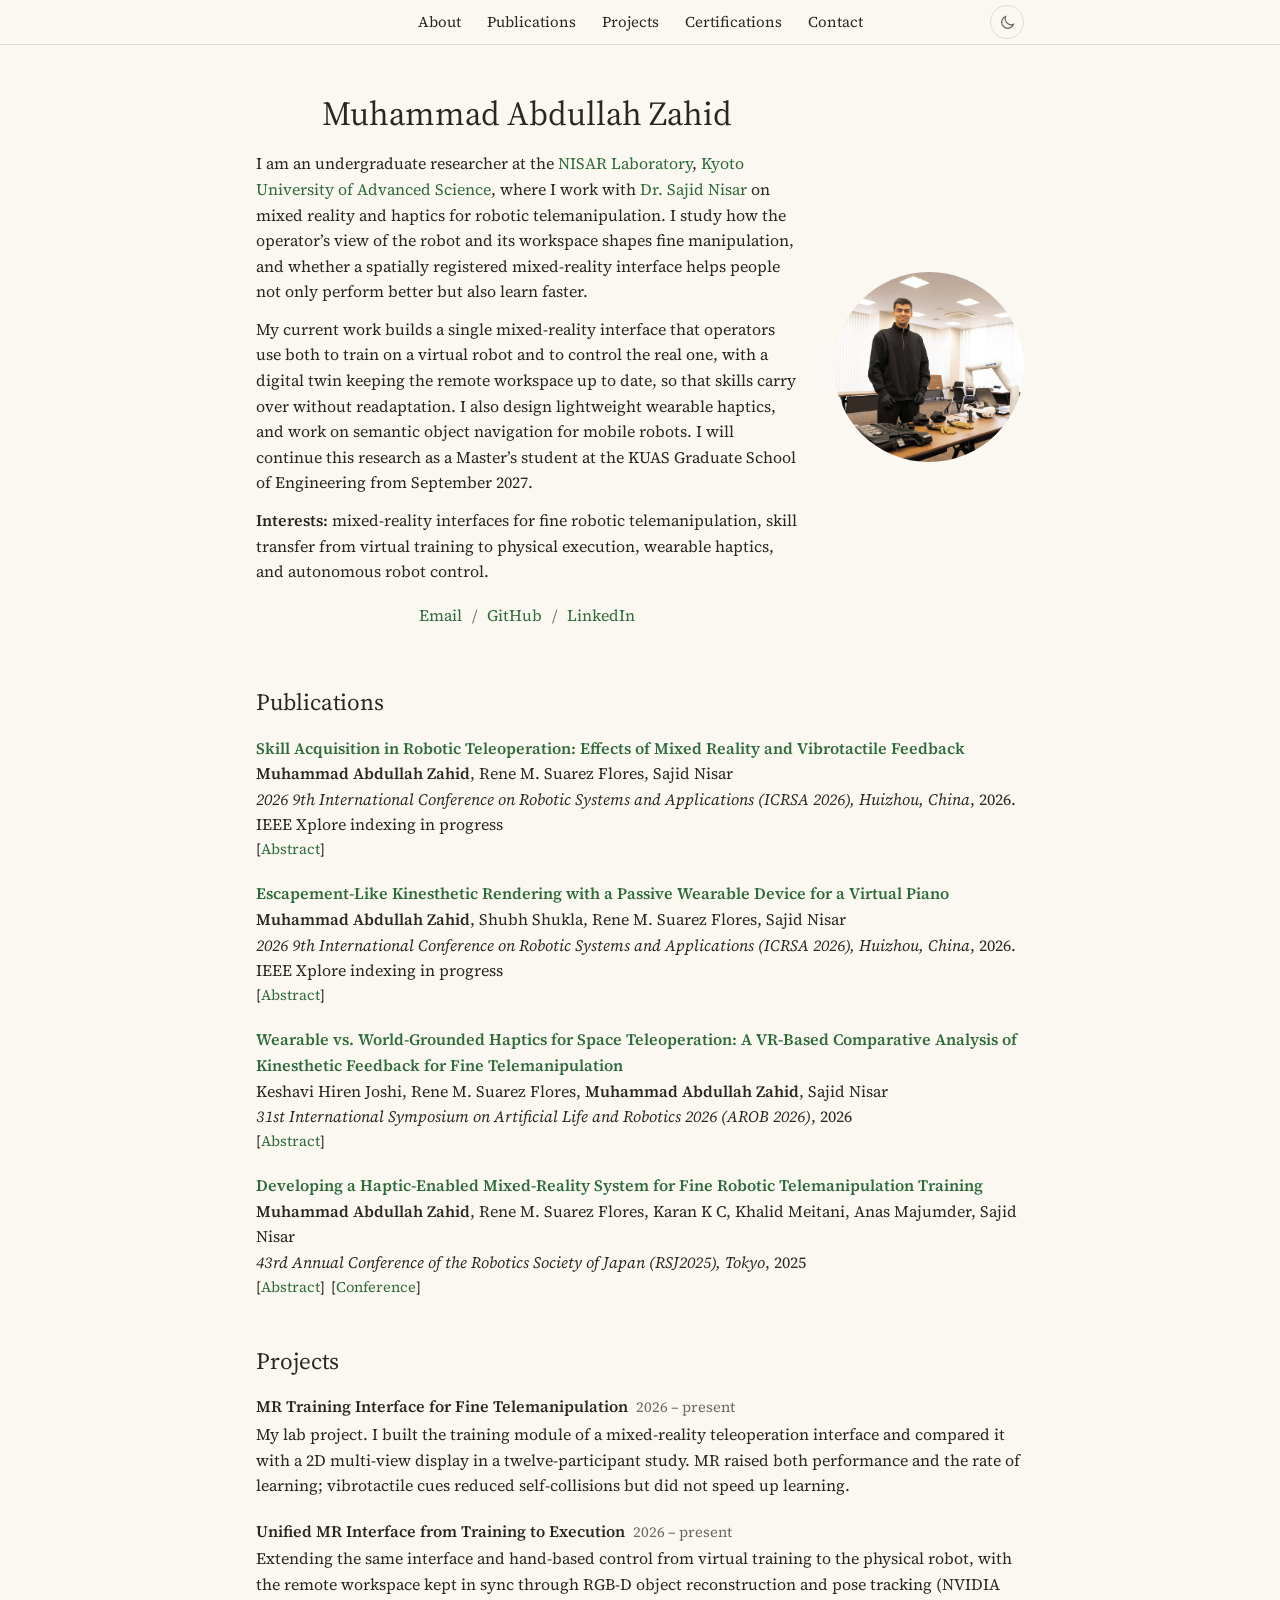
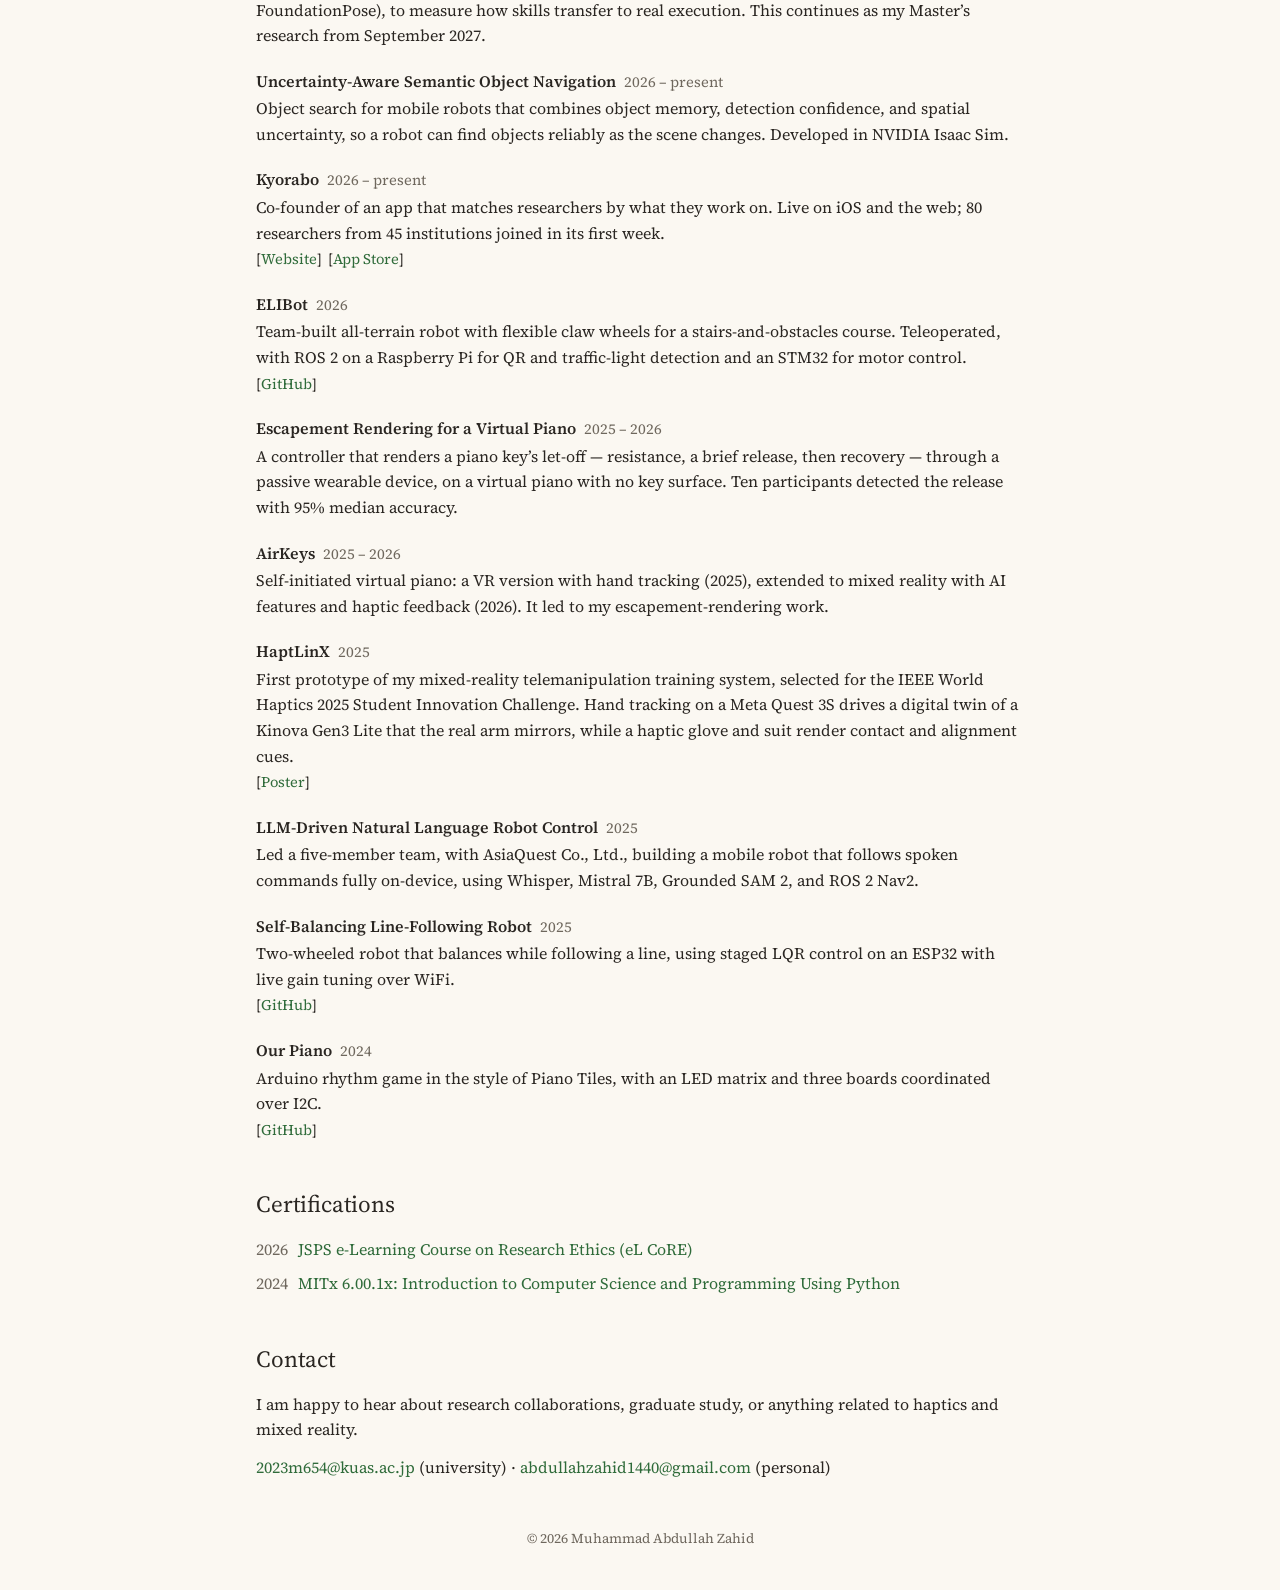
==== index.html @ 5e9d0206 "Remove under-construction note Co-Authored-By: Claude Opus 5.5 <noreply@anthropic.com>" ====
<!DOCTYPE html>
<html lang="en">
<head>
<meta charset="utf-8">
<meta name="viewport" content="width=device-width, initial-scale=1">

<title>Muhammad Abdullah Zahid</title>
<meta name="description" content="Undergraduate researcher at the NISAR Laboratory, Kyoto University of Advanced Science, working on mixed reality and haptics for robotic telemanipulation.">
<meta name="author" content="Muhammad Abdullah Zahid">

<link rel="icon" href="data:image/svg+xml,%3Csvg xmlns='http://www.w3.org/2000/svg' viewBox='0 0 64 64'%3E%3Crect width='64' height='64' rx='14' fill='%232f6b3a'/%3E%3Ctext x='32' y='43' font-family='Georgia,serif' font-size='30' fill='%23ffffff' text-anchor='middle'%3EAZ%3C/text%3E%3C/svg%3E">

<link rel="preconnect" href="https://fonts.googleapis.com">
<link rel="preconnect" href="https://fonts.gstatic.com" crossorigin>
<link href="https://fonts.googleapis.com/css2?family=Source+Serif+4:ital,opsz,wght@0,8..60,400;0,8..60,600;1,8..60,400&display=swap" rel="stylesheet">

<link rel="stylesheet" href="styles.css?v=17">

<!-- Set the theme before first paint so the page never flashes the wrong one. -->
<script>
  (function () {
    try {
      var saved = localStorage.getItem("theme");
      if (saved === "light" || saved === "dark") {
        document.documentElement.setAttribute("data-theme", saved);
      }
    } catch (e) { /* private mode — fall back to the OS preference */ }
  })();
</script>
</head>

<body>
<header class="site-nav">
  <div class="nav-inner">
    <nav aria-label="Sections">
      <a href="#about">About</a>
      <a href="#publications">Publications</a>
      <a href="#projects">Projects</a>
      <a href="#certifications">Certifications</a>
      <a href="#contact">Contact</a>
    </nav>

    <button class="theme-toggle" id="theme-toggle" type="button"
            aria-label="Switch between light and dark theme">
      <svg class="icon-sun" viewBox="0 0 24 24" aria-hidden="true">
        <circle cx="12" cy="12" r="4.2"/>
        <path d="M12 2.5v2.6M12 18.9v2.6M2.5 12h2.6M18.9 12h2.6M5.2 5.2l1.9 1.9M16.9 16.9l1.9 1.9M18.8 5.2l-1.9 1.9M7.1 16.9l-1.9 1.9"/>
      </svg>
      <svg class="icon-moon" viewBox="0 0 24 24" aria-hidden="true">
        <path d="M20.5 14.6A8.6 8.6 0 0 1 9.4 3.5a8.6 8.6 0 1 0 11.1 11.1z"/>
      </svg>
    </button>
  </div>
</header>

<main class="wrap">

<!-- ======================= ABOUT ======================= -->
<section id="about" class="intro">
  <div class="intro-text">
    <h1>Muhammad Abdullah Zahid</h1>

    <p>
      I am an undergraduate researcher at the
      <a href="https://nisarlab.org/" target="_blank" rel="noopener">NISAR Laboratory</a>,
      <a href="https://www.kuas.ac.jp/en" target="_blank" rel="noopener">Kyoto University of Advanced Science</a>,
      where I work with
      <a href="https://www.kuas.ac.jp/en/f-r/eng/sajid-nisar/" target="_blank" rel="noopener">Dr.&nbsp;Sajid Nisar</a>
      on mixed reality and haptics for robotic telemanipulation. I study how the operator&rsquo;s view of the
      robot and its workspace shapes fine manipulation, and whether a spatially registered mixed-reality
      interface helps people not only perform better but also learn faster.
    </p>
    <p>
      My current work builds a single mixed-reality interface that operators use both to train on a virtual
      robot and to control the real one, with a digital twin keeping the remote workspace up to date, so that
      skills carry over without readaptation. I also design lightweight wearable haptics, and work on semantic
      object navigation for mobile robots. I will continue this research as a Master&rsquo;s student at the
      KUAS Graduate School of Engineering from September 2027.
    </p>
    <p>
      <span class="label">Interests:</span> mixed-reality interfaces for fine robotic telemanipulation,
      skill transfer from virtual training to physical execution, wearable haptics, and autonomous robot control.
    </p>

    <p class="links" id="profile-links"></p>
  </div>

  <img class="photo" src="assets/profile.jpg"
       alt="Muhammad Abdullah Zahid in the NISAR Laboratory, beside a Kinova Gen3 Lite robotic arm."
       width="1600" height="1067">
</section>

<!-- ======================= PUBLICATIONS ======================= -->
<section id="publications">
  <h2>Publications</h2>
  <ol class="pubs" id="publications-list"></ol>
</section>

<!-- ======================= PROJECTS ======================= -->
<section id="projects">
  <h2>Projects</h2>
  <ul class="projects" id="projects-list"></ul>
</section>

<!-- ======================= CERTIFICATIONS ======================= -->
<section id="certifications">
  <h2>Certifications</h2>
  <ul class="entries" id="certifications-list"></ul>
</section>

<!-- ======================= CONTACT ======================= -->
<section id="contact">
  <h2>Contact</h2>
  <p>
    I am happy to hear about research collaborations, graduate study, or anything related to haptics and
    mixed reality.
  </p>
  <p id="contact-email"></p>
</section>

</main>

<footer class="site-footer">&copy; <span id="year"></span> Muhammad Abdullah Zahid</footer>

<script src="data/site.js?v=11"></script>
<script src="main.js?v=12"></script>
</body>
</html>
---- styles.css ----
/* ============================================================================
   styles.css — classic academic page: serif text, one centred column, round
   photo beside the intro, [bracketed] links. Forest-green accent.
   Light is a warm "paper" background. Dark follows the system setting until
   the visitor picks one with the toggle; the dark set is repeated twice
   below (system preference and toggle) — keep both in sync.
   ========================================================================== */

/* --- Tokens: light (paper) ----------------------------------------------- */
:root {
  --bg:     #fbf8f2;
  --text:   #2a2622;
  --muted:  #6e675d;
  --rule:   #e3dccf;
  --accent: #2f6b3a;

  --font: "Source Serif 4", Georgia, "Times New Roman", serif;
  --wrap: 800px;
}

/* --- Tokens: dark -------------------------------------------------------- */
@media (prefers-color-scheme: dark) {
  :root:not([data-theme="light"]) {
    --bg:     #16181c;
    --text:   #e4e2dd;
    --muted:  #a3a09a;
    --rule:   #2c3036;
    --accent: #8cc79a;
  }
}

:root[data-theme="dark"] {
  --bg:     #16181c;
  --text:   #e4e2dd;
  --muted:  #a3a09a;
  --rule:   #2c3036;
  --accent: #8cc79a;
}

/* --- Navigation bar ------------------------------------------------------ */
html { scroll-behavior: smooth; scroll-padding-top: 64px; }

@media (prefers-reduced-motion: reduce) {
  html { scroll-behavior: auto; }
}

.site-nav {
  position: sticky;
  top: 0;
  z-index: 5;
  background: var(--bg);
  border-bottom: 1px solid var(--rule);
}

.nav-inner {
  position: relative;
  max-width: var(--wrap);
  margin: 0 auto;
  padding: 10px 56px;
}

.site-nav nav {
  display: flex;
  flex-wrap: wrap;
  justify-content: center;
  gap: 4px 26px;
  font: 15px/1.6 var(--font);
}
.site-nav nav a { color: var(--text); }
.site-nav nav a:hover { color: var(--accent); text-decoration: none; }

/* --- Theme toggle -------------------------------------------------------- */
.theme-toggle {
  position: absolute;
  top: 50%;
  right: 16px;
  transform: translateY(-50%);
  display: grid;
  place-items: center;
  width: 34px;
  height: 34px;
  padding: 0;
  border: 1px solid var(--rule);
  border-radius: 50%;
  background: var(--bg);
  color: var(--muted);
  cursor: pointer;
}
.theme-toggle:hover { color: var(--text); }
.theme-toggle svg {
  width: 17px;
  height: 17px;
  fill: none;
  stroke: currentColor;
  stroke-width: 1.7;
  stroke-linecap: round;
}
/* Show the icon of the mode you would switch to. */
.icon-sun { display: none; }
:root[data-theme="dark"] .icon-sun { display: block; }
:root[data-theme="dark"] .icon-moon { display: none; }
@media (prefers-color-scheme: dark) {
  :root:not([data-theme="light"]) .icon-sun { display: block; }
  :root:not([data-theme="light"]) .icon-moon { display: none; }
}

/* --- Base ---------------------------------------------------------------- */
*, *::before, *::after { box-sizing: border-box; }

[hidden] { display: none !important; }

body {
  margin: 0;
  background: var(--bg);
  color: var(--text);
  font: 16px/1.6 var(--font);
}

a { color: var(--accent); text-decoration: none; }
a:hover { text-decoration: underline; }

p { margin: 0 0 12px; }

.wrap {
  max-width: var(--wrap);
  margin: 0 auto;
  padding: 48px 16px 0;
}

/* --- Intro --------------------------------------------------------------- */
.intro {
  display: grid;
  grid-template-columns: minmax(0, 1fr) 190px;
  gap: 36px;
  align-items: center;
}

h1 {
  font-weight: 400;
  font-size: 2.1rem;
  line-height: 1.2;
  text-align: center;
  margin: 0 0 18px;
}

.photo {
  width: 190px;
  height: 190px;
  border-radius: 50%;
  object-fit: cover;
  object-position: 38% 30%;
}

.label { font-weight: 600; }

.links { text-align: center; margin-top: 18px; }
.links .sep { margin: 0 10px; color: var(--muted); }


/* --- Sections ------------------------------------------------------------ */
h2 {
  font-weight: 400;
  font-size: 1.45rem;
  margin: 44px 0 14px;
}

.pubs, .projects, .entries {
  list-style: none;
  margin: 0;
  padding: 0;
}

.pubs li, .projects li { margin-bottom: 20px; }
.entries li { margin-bottom: 8px; }

/* --- Publications -------------------------------------------------------- */
.pub-title { color: var(--accent); font-weight: 600; }
.pub-authors strong { font-weight: 600; }

/* Links read as [Abstract] [Conference]; main.js adds the brackets as plain text. */
.item-links { font-size: 0.92rem; }
.item-links .bracket + .bracket { margin-left: 6px; }

.link-button {
  padding: 0;
  border: 0;
  background: none;
  font: inherit;
  color: var(--accent);
  cursor: pointer;
}
.link-button:hover { text-decoration: underline; }

.pub-abstract {
  margin-top: 6px;
  color: var(--muted);
  font-size: 0.92rem;
}
.pub-abstract p { margin: 0; }

/* --- Projects ------------------------------------------------------------ */
.project-name { font-weight: 600; }
.project-years { color: var(--muted); font-size: 0.92rem; margin-left: 8px; }
.project-desc { margin: 2px 0; }

/* --- Certifications ------------------------------------------------------ */
.entry-year { color: var(--muted); margin-right: 10px; }
.entry-detail { color: var(--muted); }

/* --- Footer -------------------------------------------------------------- */
.site-footer {
  max-width: var(--wrap);
  margin: 48px auto 0;
  padding: 0 16px 40px;
  text-align: center;
  color: var(--muted);
  font-size: 0.85rem;
}

/* --- Narrow screens ------------------------------------------------------ */
@media (max-width: 640px) {
  .nav-inner { padding: 10px 52px 10px 16px; }
  .site-nav nav {
    justify-content: flex-start;
    flex-wrap: nowrap;
    gap: 12px;
    font-size: 13.5px;
    overflow-x: auto;
    scrollbar-width: none;
    white-space: nowrap;
  }
  .site-nav nav::-webkit-scrollbar { display: none; }
  .site-nav nav a[href="#about"] { display: none; }
  .wrap { padding-top: 32px; }
  .intro { grid-template-columns: 1fr; gap: 20px; }
  .photo { grid-row: 1; justify-self: center; width: 150px; height: 150px; }
  h1 { font-size: 1.75rem; }
}
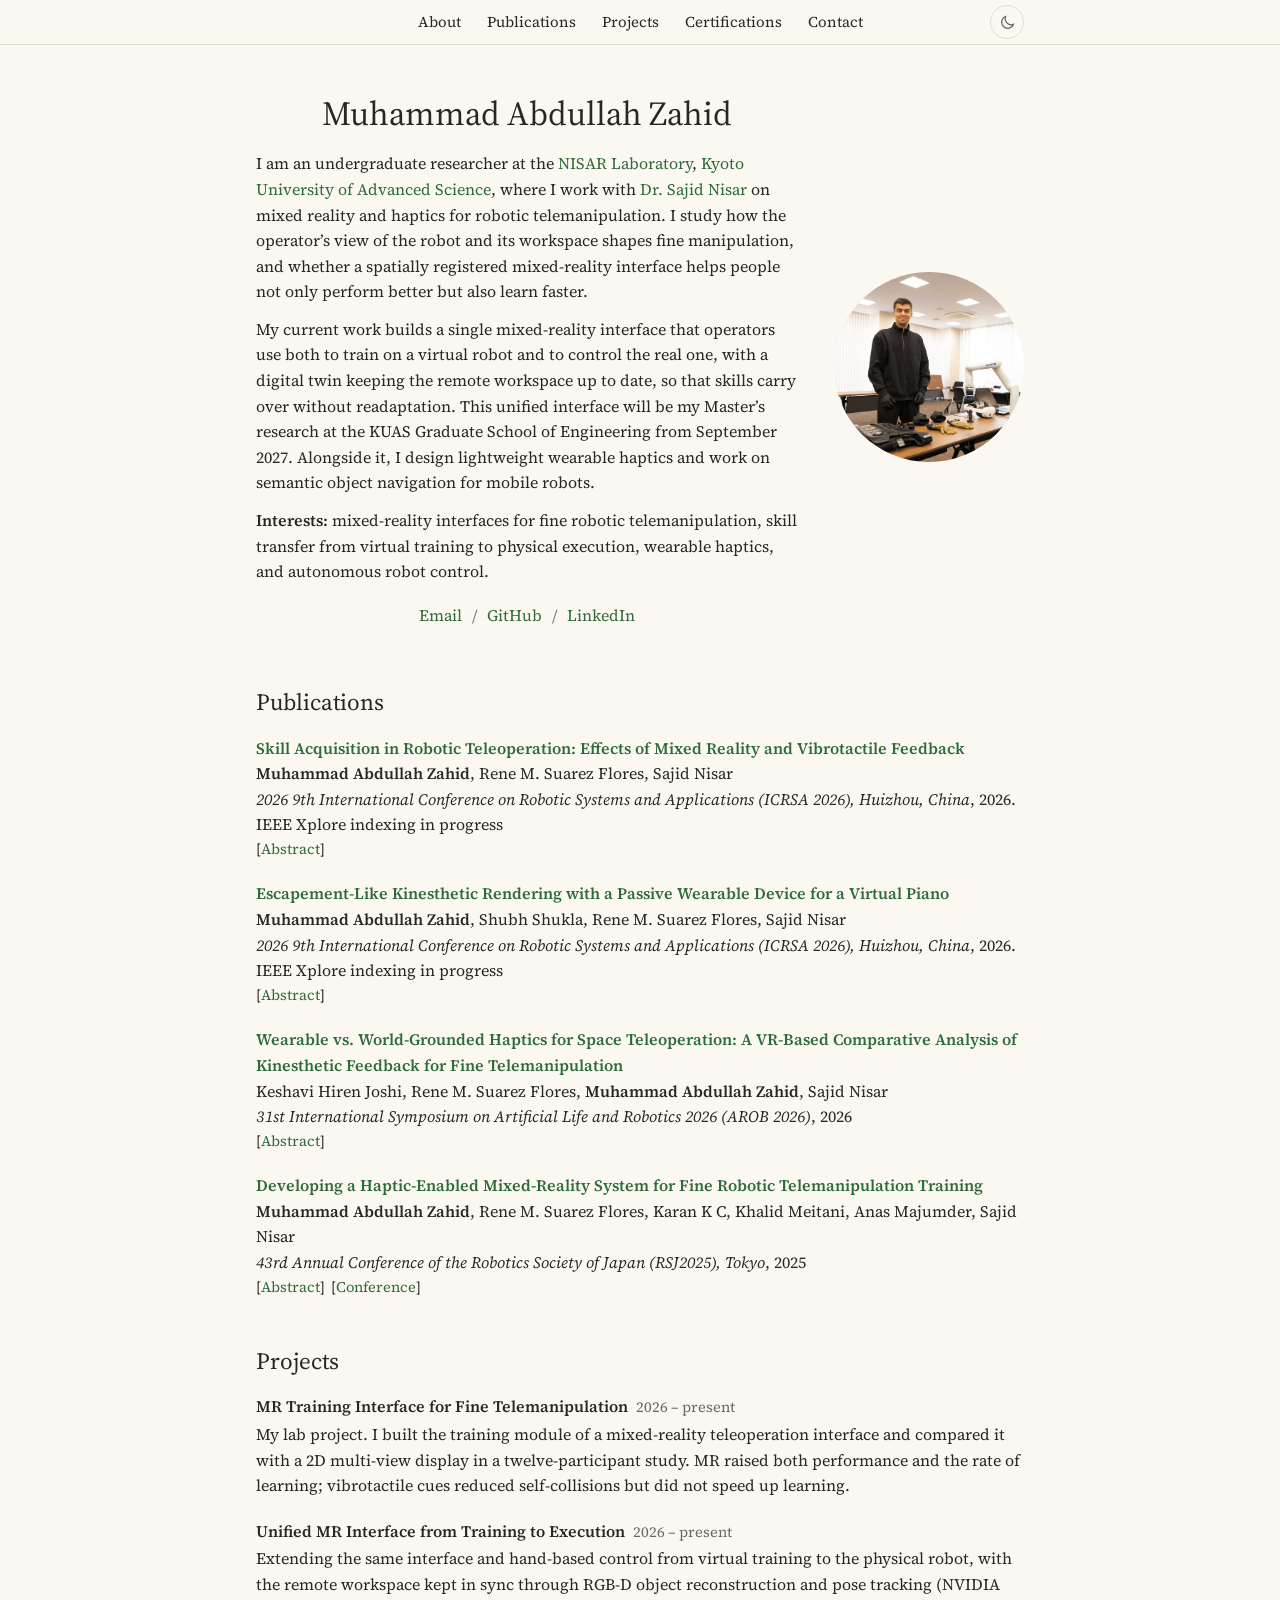
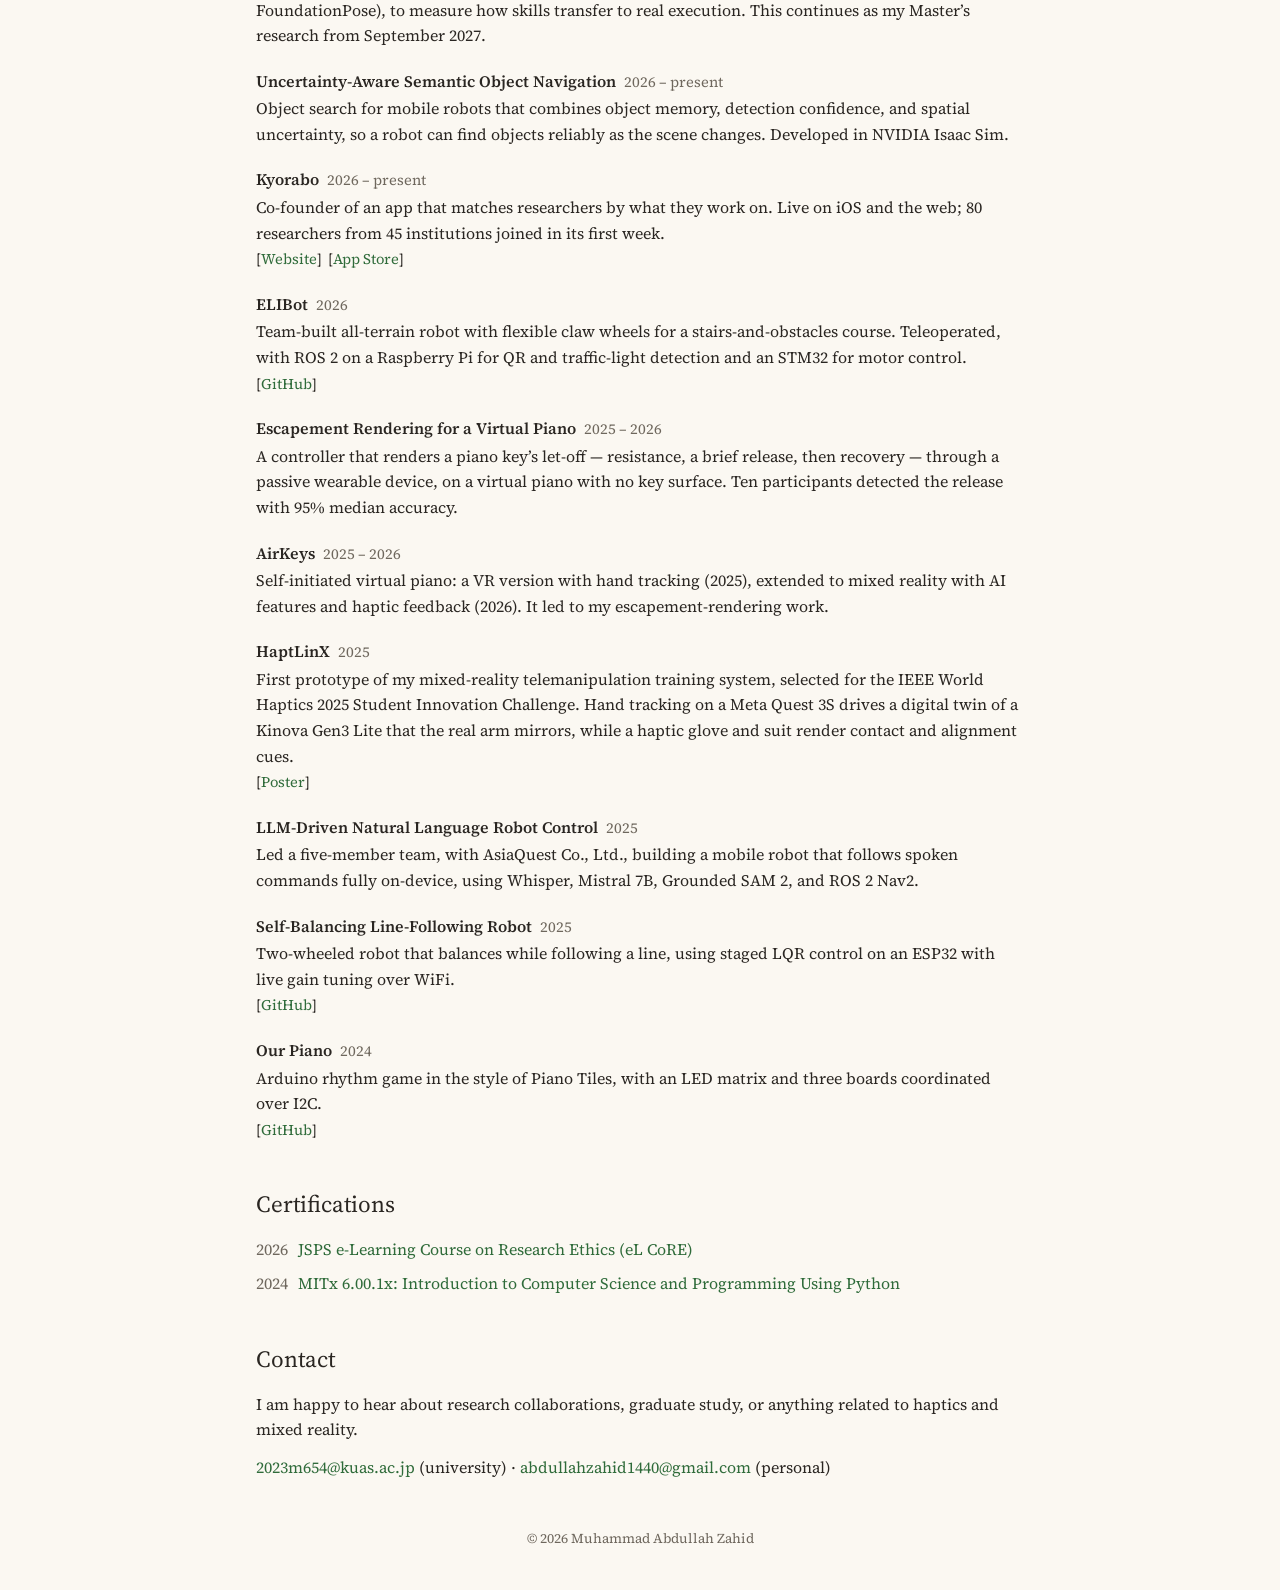
==== commit 978ecffb: "Clarify which work continues as Master's research Co-Authored-By: Claude Opus 5.5 <noreply@anthropic" ====
--- a/index.html
+++ b/index.html
@@ -73,9 +73,9 @@
     <p>
       My current work builds a single mixed-reality interface that operators use both to train on a virtual
       robot and to control the real one, with a digital twin keeping the remote workspace up to date, so that
-      skills carry over without readaptation. I also design lightweight wearable haptics, and work on semantic
-      object navigation for mobile robots. I will continue this research as a Master&rsquo;s student at the
-      KUAS Graduate School of Engineering from September 2027.
+      skills carry over without readaptation. This unified interface will be my Master&rsquo;s research at the
+      KUAS Graduate School of Engineering from September 2027. Alongside it, I design lightweight wearable
+      haptics and work on semantic object navigation for mobile robots.
     </p>
     <p>
       <span class="label">Interests:</span> mixed-reality interfaces for fine robotic telemanipulation,
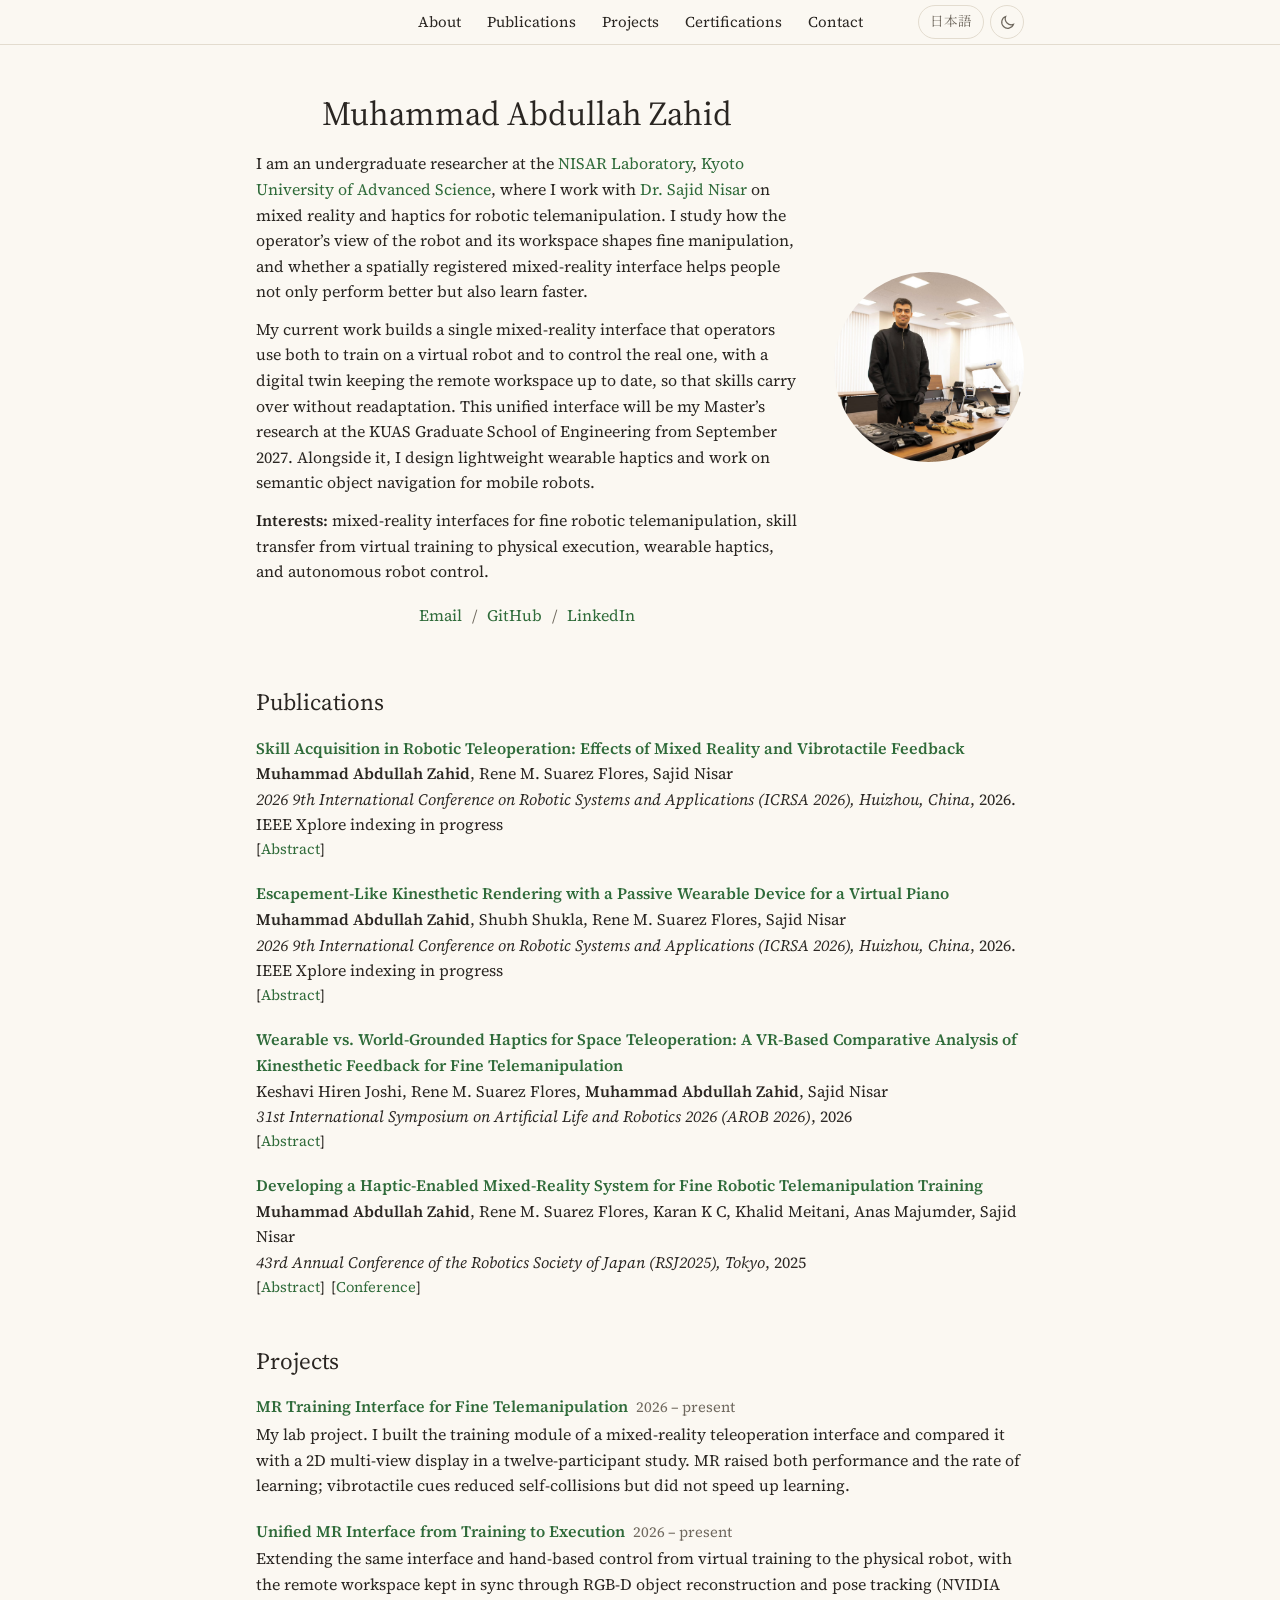
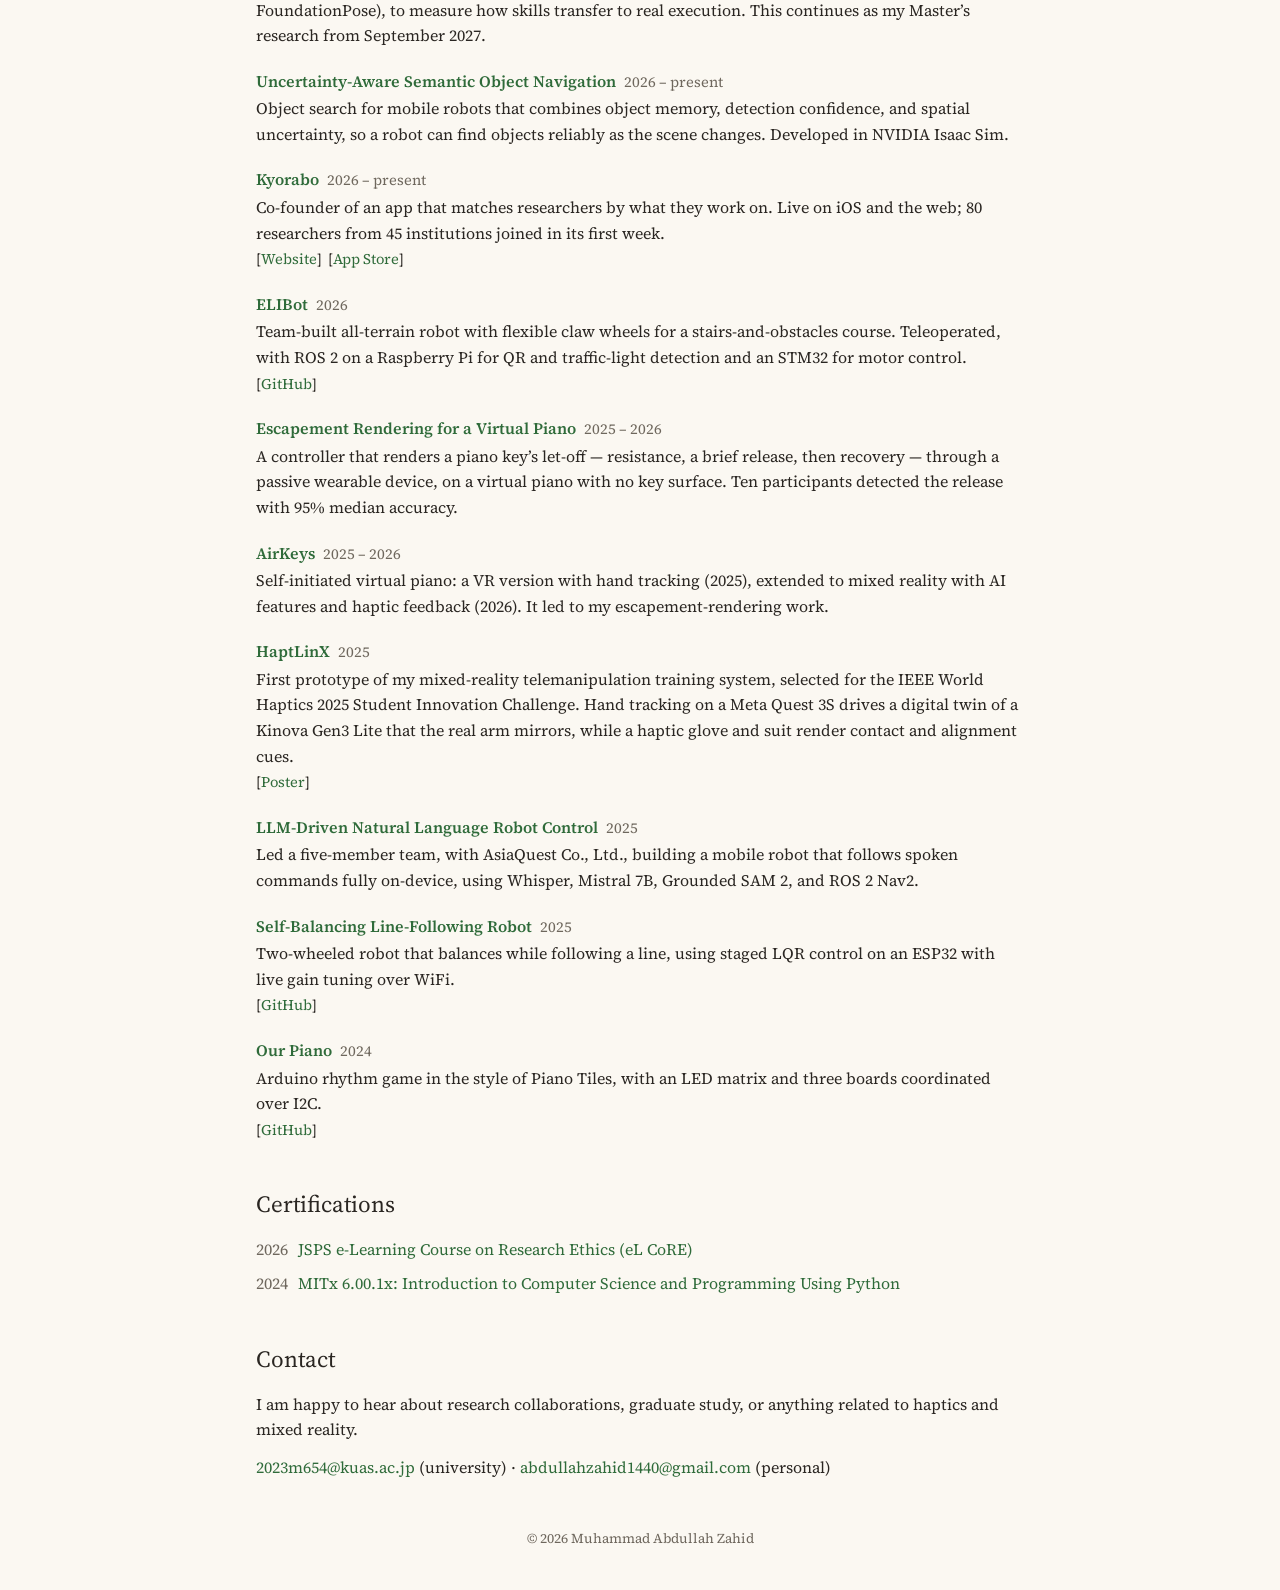
==== commit 0b971611: "Add a Japanese version with a language switch; colour project names Co-Authored-By: Claude Opus 5.5 " ====
--- a/index.html
+++ b/index.html
@@ -12,19 +12,28 @@
 
 <link rel="preconnect" href="https://fonts.googleapis.com">
 <link rel="preconnect" href="https://fonts.gstatic.com" crossorigin>
-<link href="https://fonts.googleapis.com/css2?family=Source+Serif+4:ital,opsz,wght@0,8..60,400;0,8..60,600;1,8..60,400&display=swap" rel="stylesheet">
+<link href="https://fonts.googleapis.com/css2?family=Source+Serif+4:ital,opsz,wght@0,8..60,400;0,8..60,600;1,8..60,400&family=Noto+Serif+JP:wght@400;600&display=swap" rel="stylesheet">
 
-<link rel="stylesheet" href="styles.css?v=17">
+<link rel="stylesheet" href="styles.css?v=20">
 
-<!-- Set the theme before first paint so the page never flashes the wrong one. -->
+<!-- Set the theme and language before first paint so the page never flashes the wrong one.
+     The language comes from ?lang=ja|en, then the visitor's last choice. -->
 <script>
   (function () {
+    var root = document.documentElement;
     try {
       var saved = localStorage.getItem("theme");
-      if (saved === "light" || saved === "dark") {
-        document.documentElement.setAttribute("data-theme", saved);
-      }
+      if (saved === "light" || saved === "dark") root.setAttribute("data-theme", saved);
     } catch (e) { /* private mode — fall back to the OS preference */ }
+
+    var lang = (location.search.match(/[?&]lang=(en|ja)\b/) || [])[1];
+    if (!lang) {
+      try { lang = localStorage.getItem("lang"); } catch (e) { /* private mode */ }
+    }
+    if (lang === "ja") {
+      root.setAttribute("data-lang", "ja");
+      root.lang = "ja";
+    }
   })();
 </script>
 </head>
@@ -33,23 +42,29 @@
 <header class="site-nav">
   <div class="nav-inner">
     <nav aria-label="Sections">
-      <a href="#about">About</a>
-      <a href="#publications">Publications</a>
-      <a href="#projects">Projects</a>
-      <a href="#certifications">Certifications</a>
-      <a href="#contact">Contact</a>
+      <a href="#about"><span class="i18n" lang="en">About</span><span class="i18n" lang="ja">自己紹介</span></a>
+      <a href="#publications"><span class="i18n" lang="en">Publications</span><span class="i18n" lang="ja">研究業績</span></a>
+      <a href="#projects"><span class="i18n" lang="en">Projects</span><span class="i18n" lang="ja">プロジェクト</span></a>
+      <a href="#certifications"><span class="i18n" lang="en">Certifications</span><span class="i18n" lang="ja">修了証</span></a>
+      <a href="#contact"><span class="i18n" lang="en">Contact</span><span class="i18n" lang="ja">連絡先</span></a>
     </nav>
 
-    <button class="theme-toggle" id="theme-toggle" type="button"
-            aria-label="Switch between light and dark theme">
-      <svg class="icon-sun" viewBox="0 0 24 24" aria-hidden="true">
-        <circle cx="12" cy="12" r="4.2"/>
-        <path d="M12 2.5v2.6M12 18.9v2.6M2.5 12h2.6M18.9 12h2.6M5.2 5.2l1.9 1.9M16.9 16.9l1.9 1.9M18.8 5.2l-1.9 1.9M7.1 16.9l-1.9 1.9"/>
-      </svg>
-      <svg class="icon-moon" viewBox="0 0 24 24" aria-hidden="true">
-        <path d="M20.5 14.6A8.6 8.6 0 0 1 9.4 3.5a8.6 8.6 0 1 0 11.1 11.1z"/>
-      </svg>
-    </button>
+    <div class="nav-actions">
+      <button class="lang-toggle" id="lang-toggle" type="button">
+        <span class="i18n" lang="en">日本語</span><span class="i18n" lang="ja">EN</span>
+      </button>
+
+      <button class="theme-toggle" id="theme-toggle" type="button"
+              aria-label="Switch between light and dark theme">
+        <svg class="icon-sun" viewBox="0 0 24 24" aria-hidden="true">
+          <circle cx="12" cy="12" r="4.2"/>
+          <path d="M12 2.5v2.6M12 18.9v2.6M2.5 12h2.6M18.9 12h2.6M5.2 5.2l1.9 1.9M16.9 16.9l1.9 1.9M18.8 5.2l-1.9 1.9M7.1 16.9l-1.9 1.9"/>
+        </svg>
+        <svg class="icon-moon" viewBox="0 0 24 24" aria-hidden="true">
+          <path d="M20.5 14.6A8.6 8.6 0 0 1 9.4 3.5a8.6 8.6 0 1 0 11.1 11.1z"/>
+        </svg>
+      </button>
+    </div>
   </div>
 </header>
 
@@ -60,7 +75,8 @@
   <div class="intro-text">
     <h1>Muhammad Abdullah Zahid</h1>
 
-    <p>
+    <!-- English -->
+    <p class="i18n" lang="en">
       I am an undergraduate researcher at the
       <a href="https://nisarlab.org/" target="_blank" rel="noopener">NISAR Laboratory</a>,
       <a href="https://www.kuas.ac.jp/en" target="_blank" rel="noopener">Kyoto University of Advanced Science</a>,
@@ -70,16 +86,37 @@
       robot and its workspace shapes fine manipulation, and whether a spatially registered mixed-reality
       interface helps people not only perform better but also learn faster.
     </p>
-    <p>
+    <p class="i18n" lang="en">
       My current work builds a single mixed-reality interface that operators use both to train on a virtual
       robot and to control the real one, with a digital twin keeping the remote workspace up to date, so that
       skills carry over without readaptation. This unified interface will be my Master&rsquo;s research at the
       KUAS Graduate School of Engineering from September 2027. Alongside it, I design lightweight wearable
       haptics and work on semantic object navigation for mobile robots.
     </p>
-    <p>
+    <p class="i18n" lang="en">
       <span class="label">Interests:</span> mixed-reality interfaces for fine robotic telemanipulation,
       skill transfer from virtual training to physical execution, wearable haptics, and autonomous robot control.
+    </p>
+
+    <!-- Japanese -->
+    <p class="i18n" lang="ja">
+      <a href="https://www.kuas.ac.jp/" target="_blank" rel="noopener">京都先端科学大学</a>
+      <a href="https://nisarlab.org/" target="_blank" rel="noopener">NISAR研究室</a>の学部生研究員として、
+      <a href="https://www.kuas.ac.jp/en/f-r/eng/sajid-nisar/" target="_blank" rel="noopener">Sajid Nisar 博士</a>のもとで、
+      ロボット遠隔操作のための複合現実（MR）と触覚技術の研究を行っています。操作者がロボットとその作業空間を
+      どのように見るかが精密な操作にどう影響するか、そして空間的に位置合わせされたMRインターフェースが、
+      作業成績の向上だけでなく技能習得の加速にもつながるかを研究しています。
+    </p>
+    <p class="i18n" lang="ja">
+      現在は、仮想ロボットでの訓練と実機ロボットの操作の両方に同じMRインターフェースを用いる統合システムを
+      開発しています。デジタルツインで遠隔地の作業空間を常に最新の状態に保つことで、訓練で身につけた技能を
+      再適応なしに実作業へ生かすことを目指しています。この統合インターフェースは、2027年9月から
+      京都先端科学大学大学院 工学研究科での修士研究として継続する予定です。並行して、軽量なウェアラブル
+      触覚デバイスの設計や、移動ロボットのための意味的物体ナビゲーションにも取り組んでいます。
+    </p>
+    <p class="i18n" lang="ja">
+      <span class="label">研究関心：</span>精密なロボット遠隔操作のための複合現実インターフェース、
+      仮想訓練から実機操作への技能転移、ウェアラブル触覚技術、自律ロボット制御。
     </p>
 
     <p class="links" id="profile-links"></p>
@@ -92,28 +129,31 @@
 
 <!-- ======================= PUBLICATIONS ======================= -->
 <section id="publications">
-  <h2>Publications</h2>
+  <h2><span class="i18n" lang="en">Publications</span><span class="i18n" lang="ja">研究業績</span></h2>
   <ol class="pubs" id="publications-list"></ol>
 </section>
 
 <!-- ======================= PROJECTS ======================= -->
 <section id="projects">
-  <h2>Projects</h2>
+  <h2><span class="i18n" lang="en">Projects</span><span class="i18n" lang="ja">プロジェクト</span></h2>
   <ul class="projects" id="projects-list"></ul>
 </section>
 
 <!-- ======================= CERTIFICATIONS ======================= -->
 <section id="certifications">
-  <h2>Certifications</h2>
+  <h2><span class="i18n" lang="en">Certifications</span><span class="i18n" lang="ja">修了証</span></h2>
   <ul class="entries" id="certifications-list"></ul>
 </section>
 
 <!-- ======================= CONTACT ======================= -->
 <section id="contact">
-  <h2>Contact</h2>
-  <p>
+  <h2><span class="i18n" lang="en">Contact</span><span class="i18n" lang="ja">連絡先</span></h2>
+  <p class="i18n" lang="en">
     I am happy to hear about research collaborations, graduate study, or anything related to haptics and
     mixed reality.
+  </p>
+  <p class="i18n" lang="ja">
+    研究のコラボレーションや大学院進学、触覚技術や複合現実に関することなど、お気軽にご連絡ください。
   </p>
   <p id="contact-email"></p>
 </section>
@@ -122,7 +162,7 @@
 
 <footer class="site-footer">&copy; <span id="year"></span> Muhammad Abdullah Zahid</footer>
 
-<script src="data/site.js?v=11"></script>
-<script src="main.js?v=12"></script>
+<script src="data/site.js?v=12"></script>
+<script src="main.js?v=14"></script>
 </body>
 </html>
--- a/styles.css
+++ b/styles.css
@@ -14,7 +14,7 @@
   --rule:   #e3dccf;
   --accent: #2f6b3a;
 
-  --font: "Source Serif 4", Georgia, "Times New Roman", serif;
+  --font: "Source Serif 4", "Noto Serif JP", Georgia, "Hiragino Mincho ProN", "Yu Mincho", serif;
   --wrap: 800px;
 }
 
@@ -56,7 +56,16 @@
   position: relative;
   max-width: var(--wrap);
   margin: 0 auto;
-  padding: 10px 56px;
+  padding: 10px 124px;
+}
+
+.nav-actions {
+  position: absolute;
+  top: 50%;
+  right: 16px;
+  transform: translateY(-50%);
+  display: flex;
+  gap: 6px;
 }
 
 .site-nav nav {
@@ -69,12 +78,20 @@
 .site-nav nav a { color: var(--text); }
 .site-nav nav a:hover { color: var(--accent); text-decoration: none; }
 
-/* --- Theme toggle -------------------------------------------------------- */
+/* --- Language and theme toggles ------------------------------------------ */
+.lang-toggle {
+  height: 34px;
+  padding: 0 11px;
+  border: 1px solid var(--rule);
+  border-radius: 17px;
+  background: var(--bg);
+  color: var(--muted);
+  font: 13.5px/1 var(--font);
+  cursor: pointer;
+}
+.lang-toggle:hover { color: var(--text); }
+
 .theme-toggle {
-  position: absolute;
-  top: 50%;
-  right: 16px;
-  transform: translateY(-50%);
   display: grid;
   place-items: center;
   width: 34px;
@@ -199,7 +216,7 @@
 .pub-abstract p { margin: 0; }
 
 /* --- Projects ------------------------------------------------------------ */
-.project-name { font-weight: 600; }
+.project-name { color: var(--accent); font-weight: 600; }
 .project-years { color: var(--muted); font-size: 0.92rem; margin-left: 8px; }
 .project-desc { margin: 2px 0; }
 
@@ -217,9 +234,19 @@
   font-size: 0.85rem;
 }
 
+/* --- Languages ----------------------------------------------------------- */
+/* Each translatable piece exists twice, marked lang="en" / lang="ja"; only one shows. */
+.i18n[lang="ja"] { display: none; }
+:root[data-lang="ja"] .i18n[lang="en"] { display: none; }
+:root[data-lang="ja"] p.i18n[lang="ja"] { display: block; }
+:root[data-lang="ja"] span.i18n[lang="ja"] { display: inline; }
+:root[data-lang="ja"] body { line-height: 1.85; }
+
 /* --- Narrow screens ------------------------------------------------------ */
 @media (max-width: 640px) {
-  .nav-inner { padding: 10px 52px 10px 16px; }
+  .nav-inner { padding: 10px 128px 10px 16px; }
+  /* The links scroll sideways if they do not fit; main.js adds .has-more while
+     links are hidden past the right edge, and the fade hints at them. */
   .site-nav nav {
     justify-content: flex-start;
     flex-wrap: nowrap;
@@ -229,6 +256,10 @@
     scrollbar-width: none;
     white-space: nowrap;
   }
+  .site-nav nav.has-more {
+    -webkit-mask-image: linear-gradient(to right, #000 82%, transparent);
+    mask-image: linear-gradient(to right, #000 82%, transparent);
+  }
   .site-nav nav::-webkit-scrollbar { display: none; }
   .site-nav nav a[href="#about"] { display: none; }
   .wrap { padding-top: 32px; }
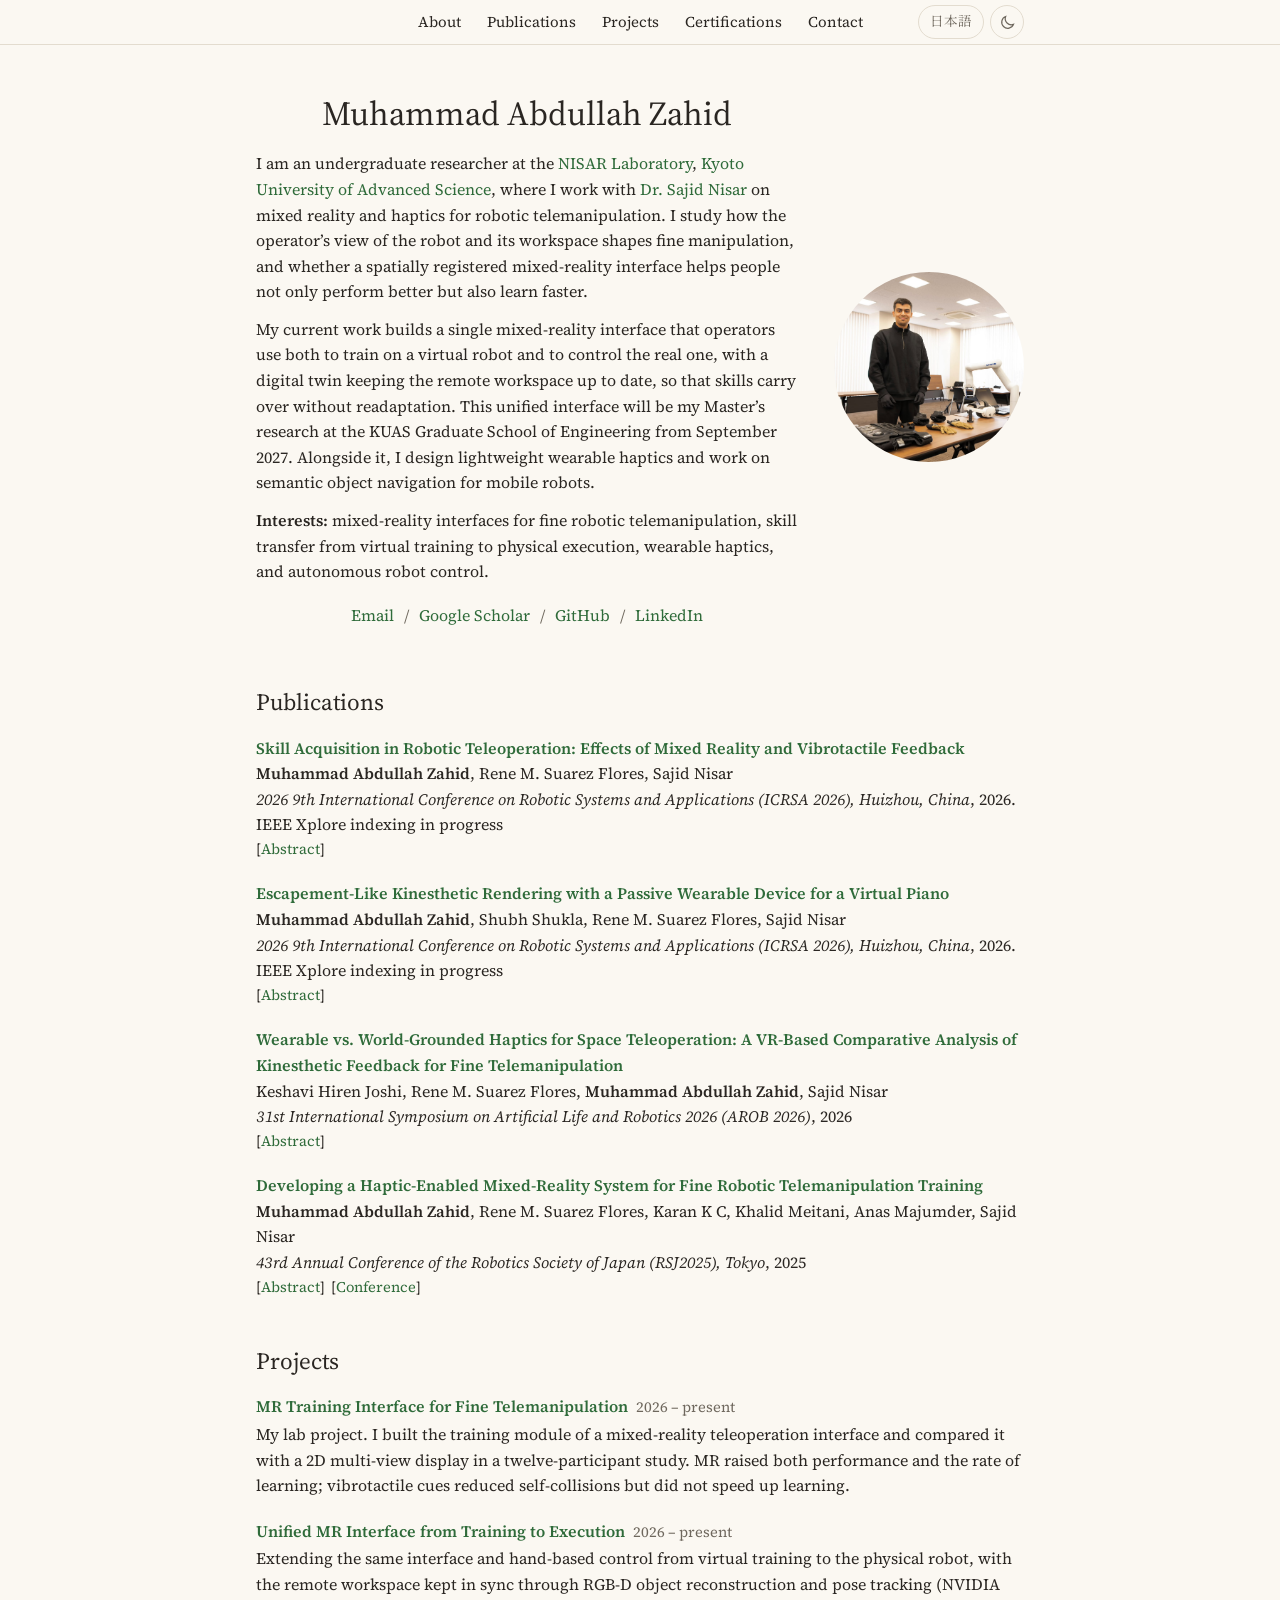
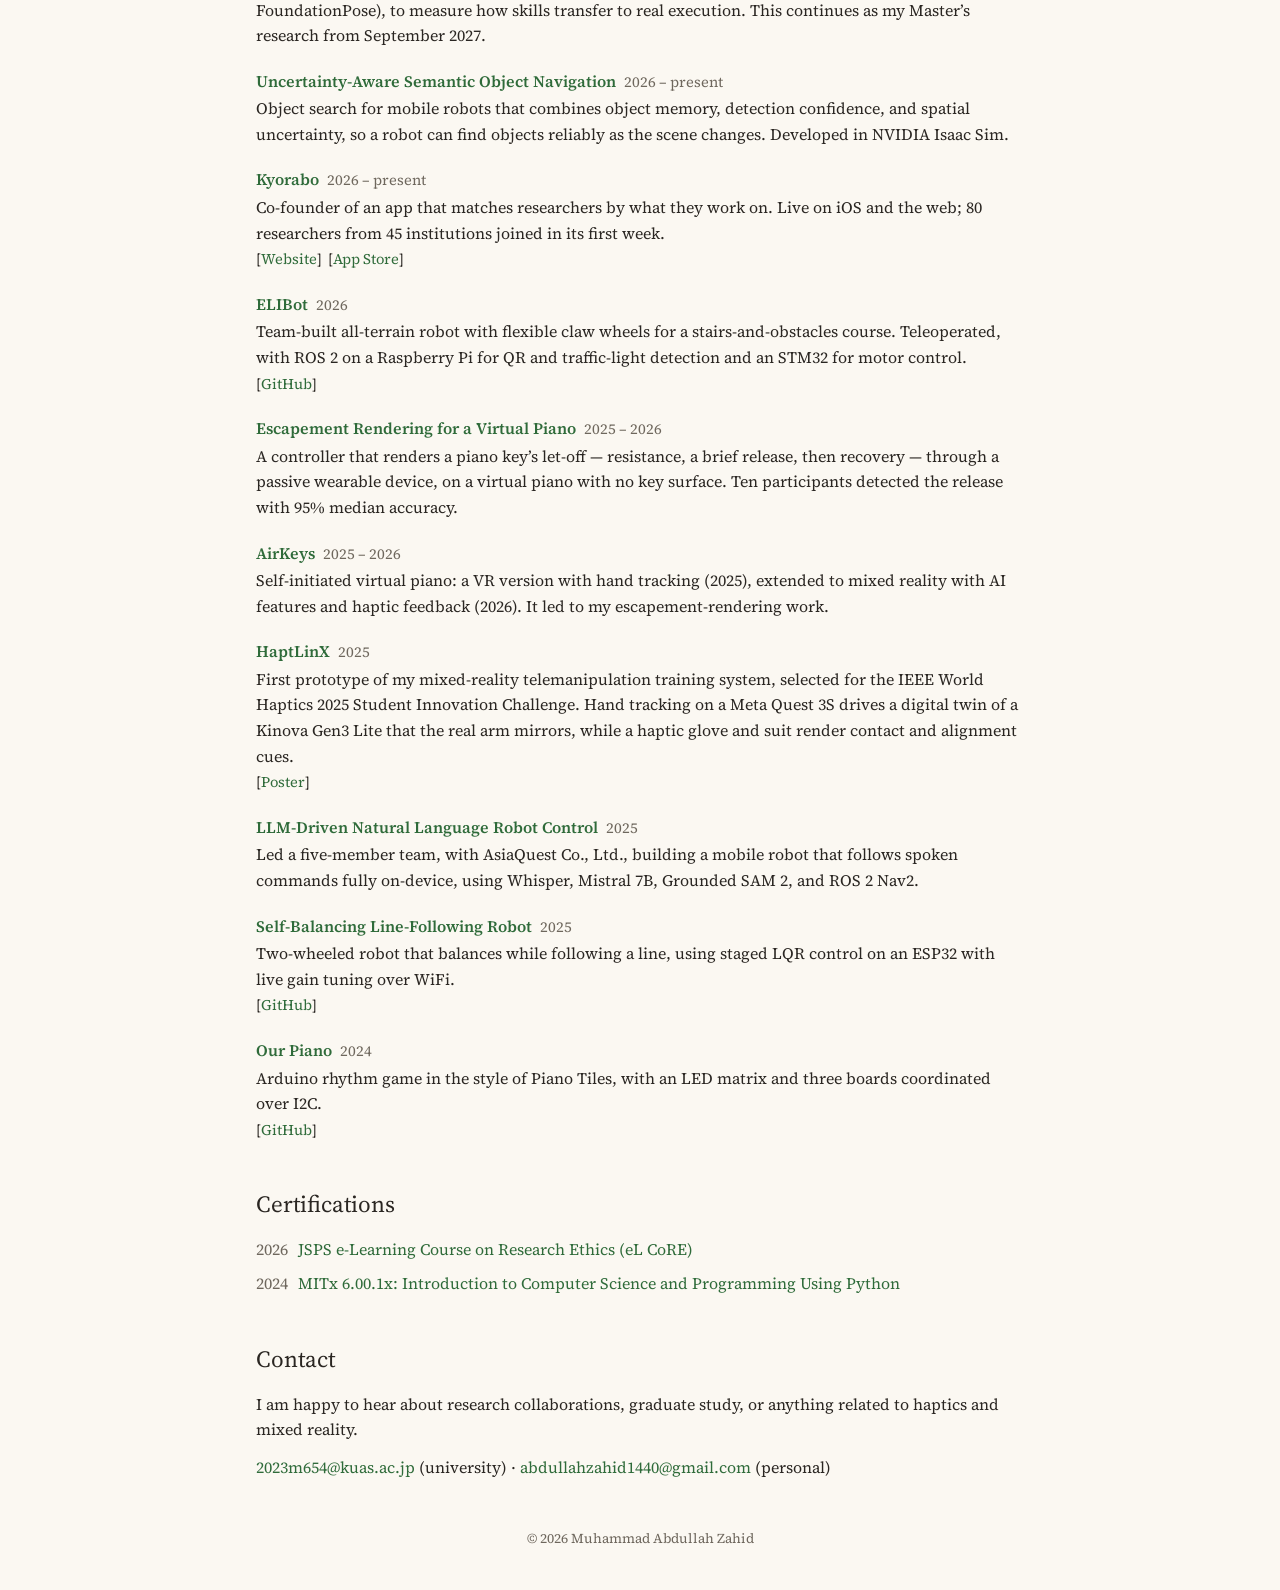
==== commit 5a730eab: "Add Google Scholar link Co-Authored-By: Claude Opus 5.5 <noreply@anthropic.com>" ====
--- a/index.html
+++ b/index.html
@@ -162,7 +162,7 @@
 
 <footer class="site-footer">&copy; <span id="year"></span> Muhammad Abdullah Zahid</footer>
 
-<script src="data/site.js?v=12"></script>
+<script src="data/site.js?v=13"></script>
 <script src="main.js?v=14"></script>
 </body>
 </html>
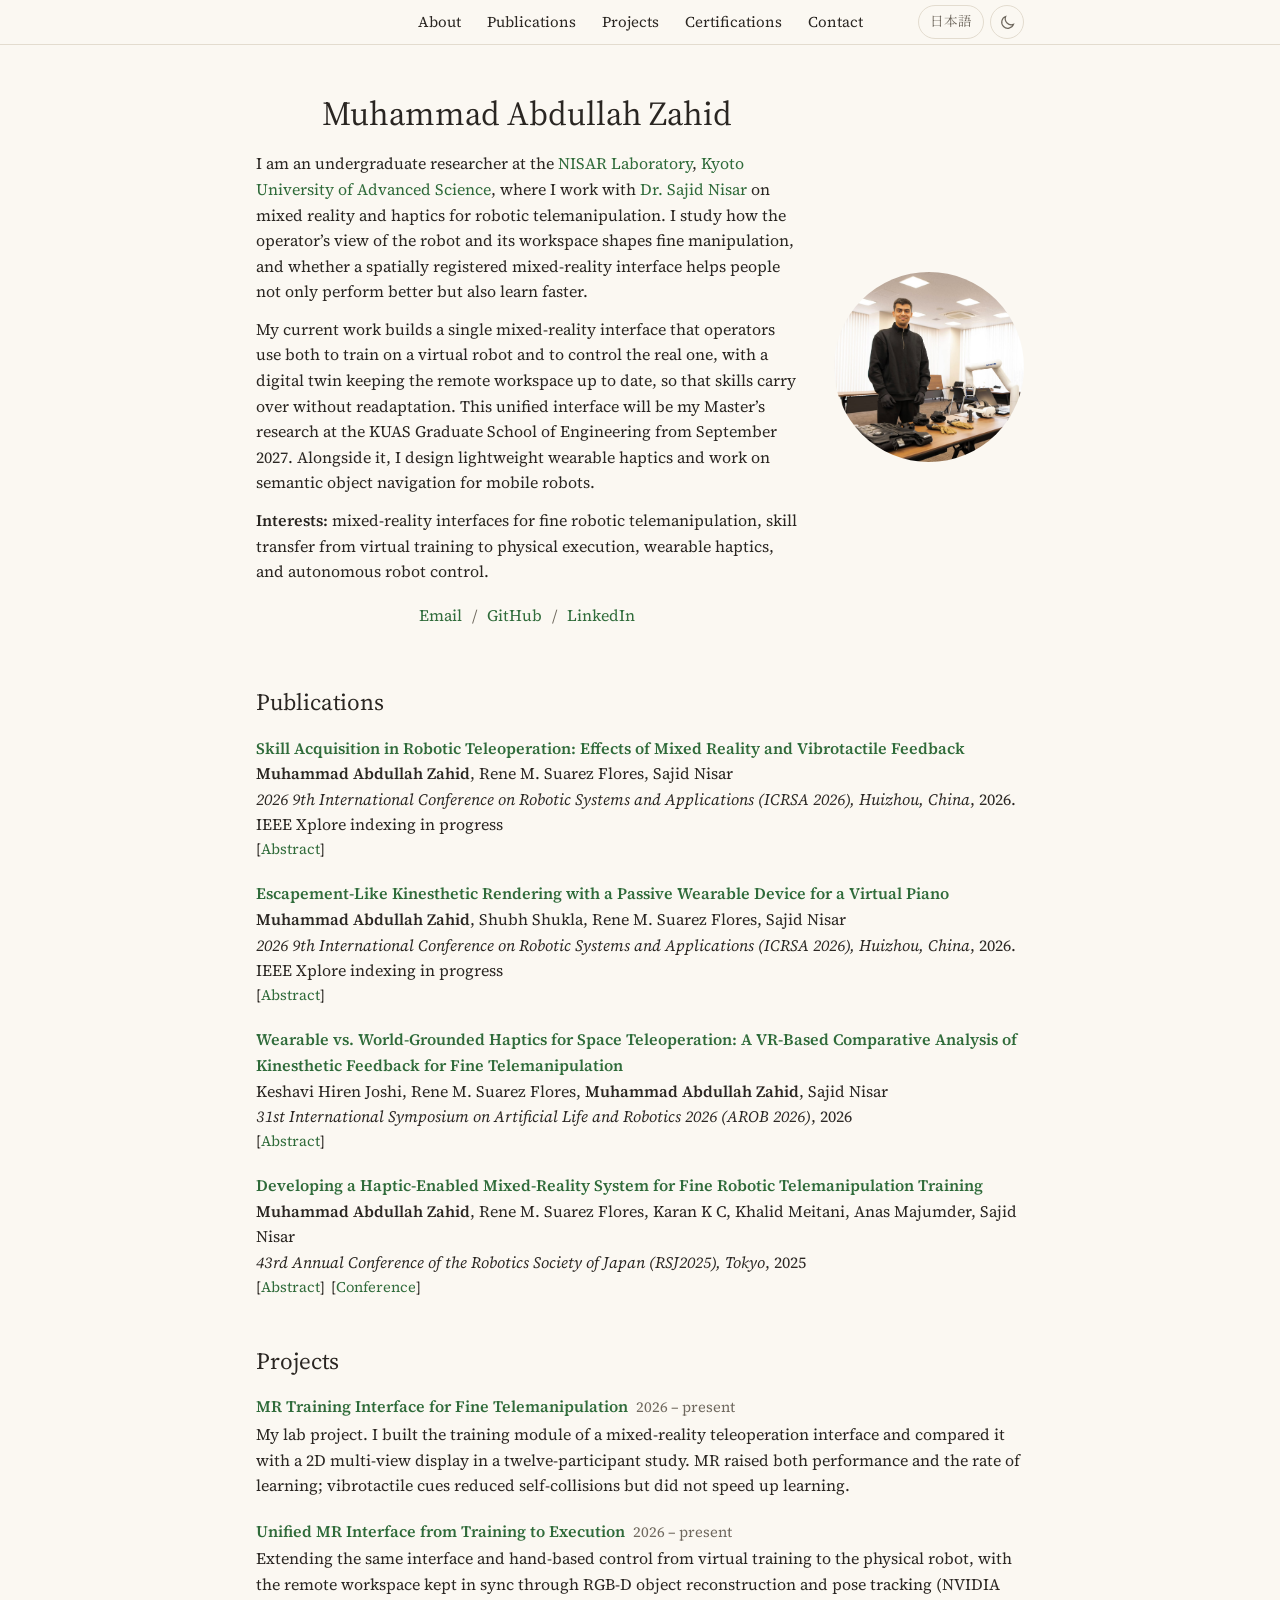
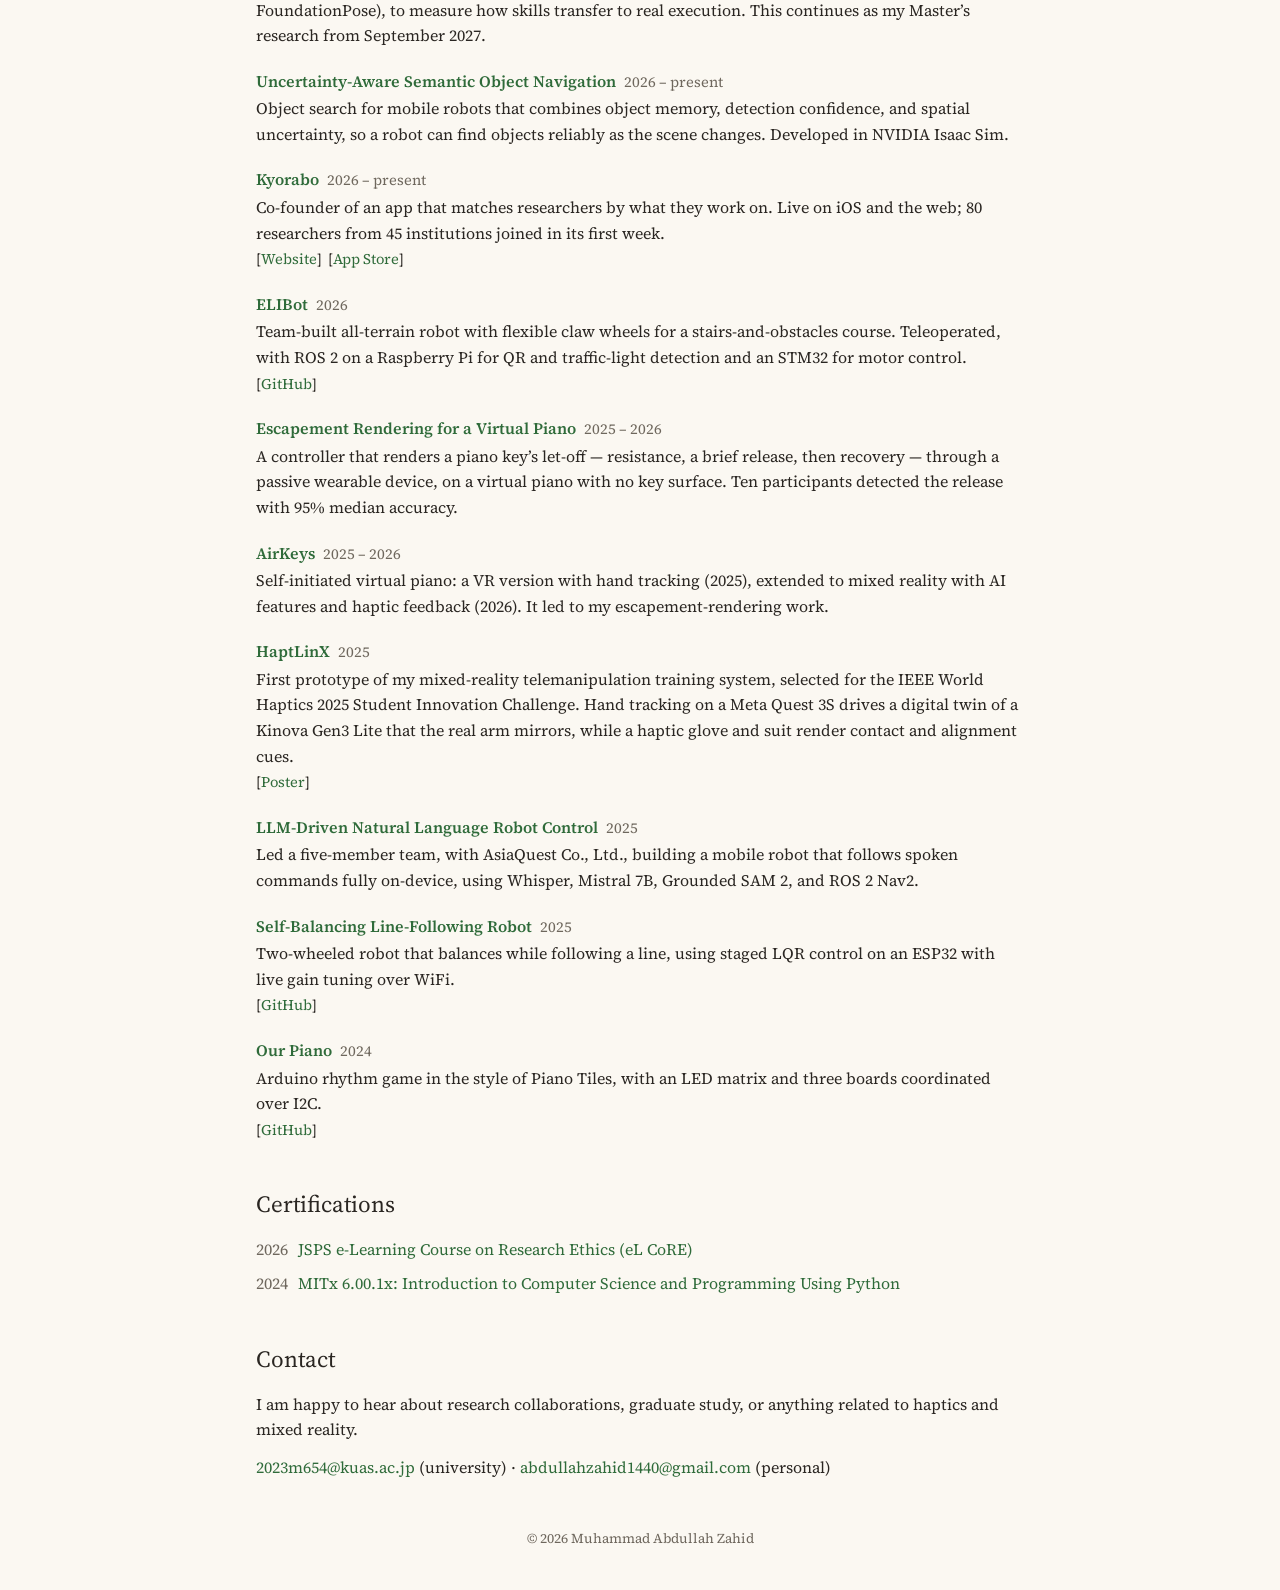
==== commit da134d32: "Hide Google Scholar link until papers are listed Co-Authored-By: Claude Opus 5.5 <noreply@anthropic." ====
--- a/index.html
+++ b/index.html
@@ -162,7 +162,7 @@
 
 <footer class="site-footer">&copy; <span id="year"></span> Muhammad Abdullah Zahid</footer>
 
-<script src="data/site.js?v=13"></script>
+<script src="data/site.js?v=14"></script>
 <script src="main.js?v=14"></script>
 </body>
 </html>
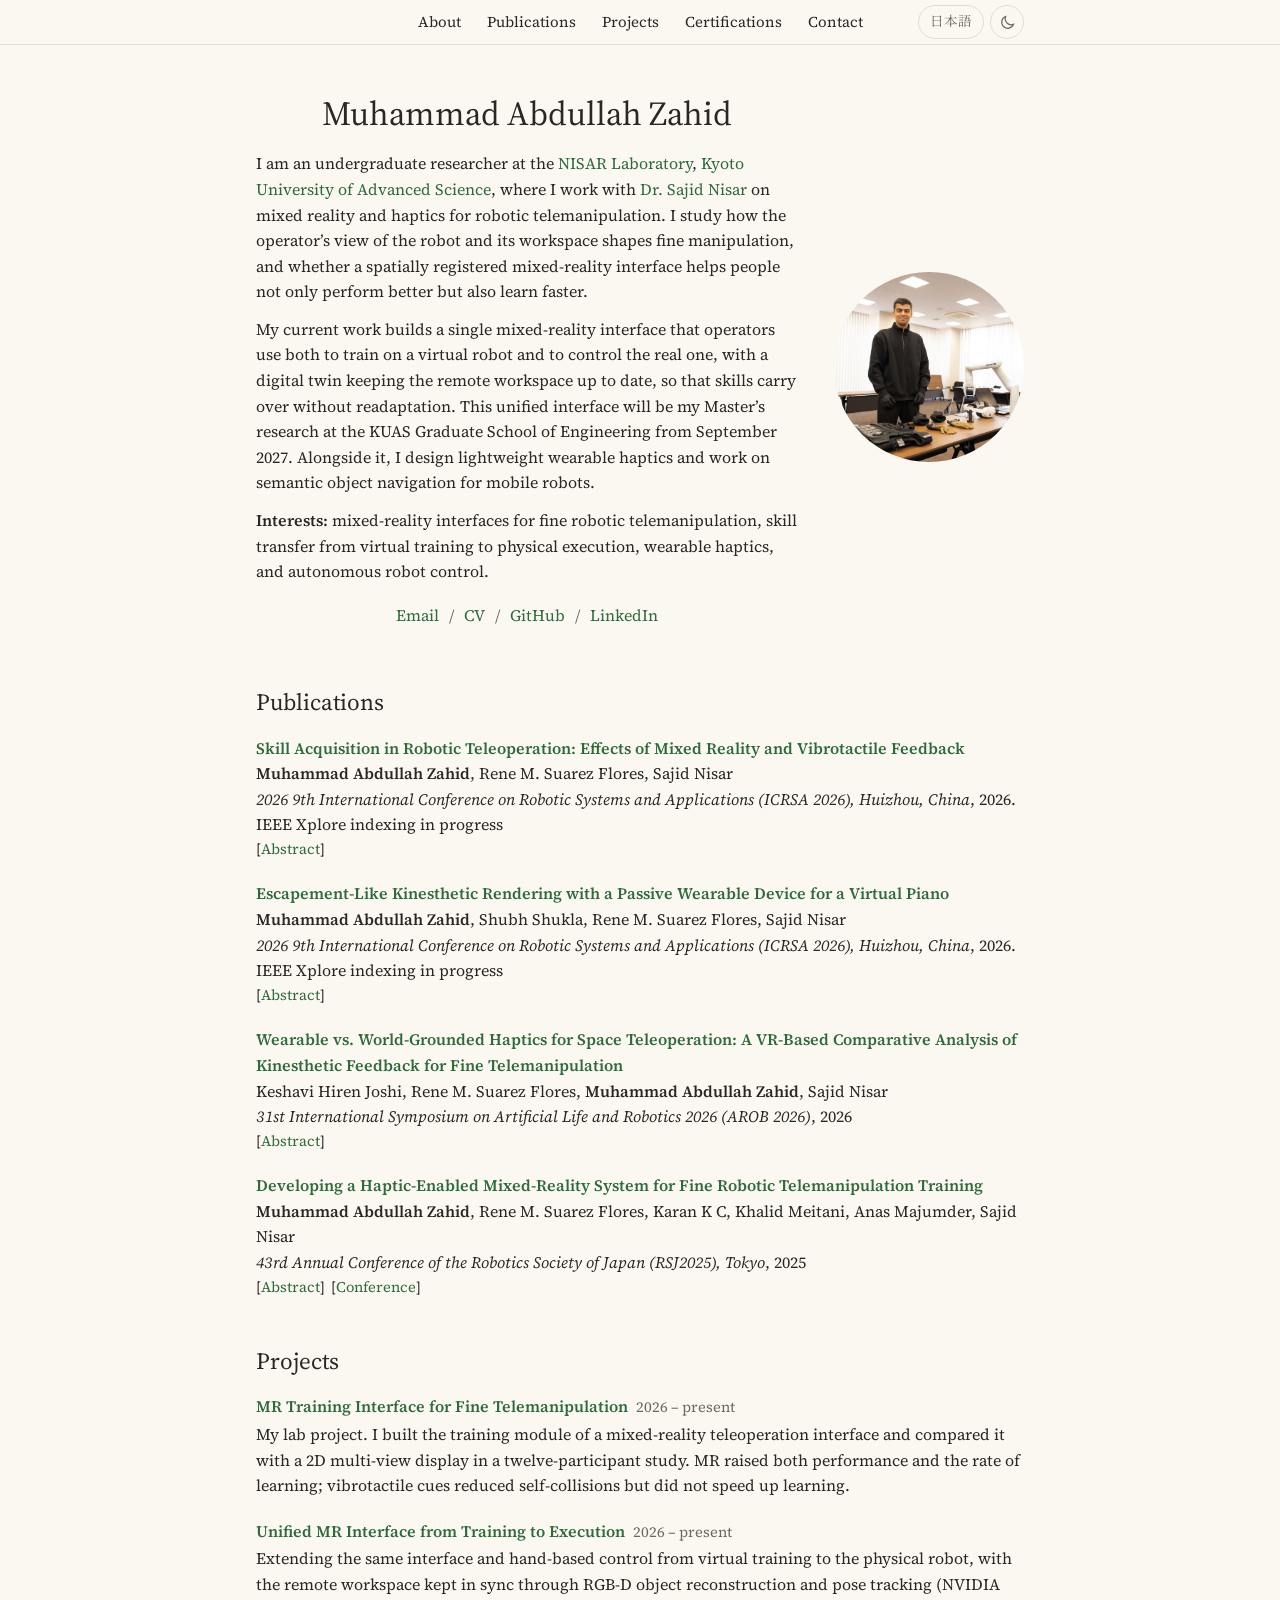
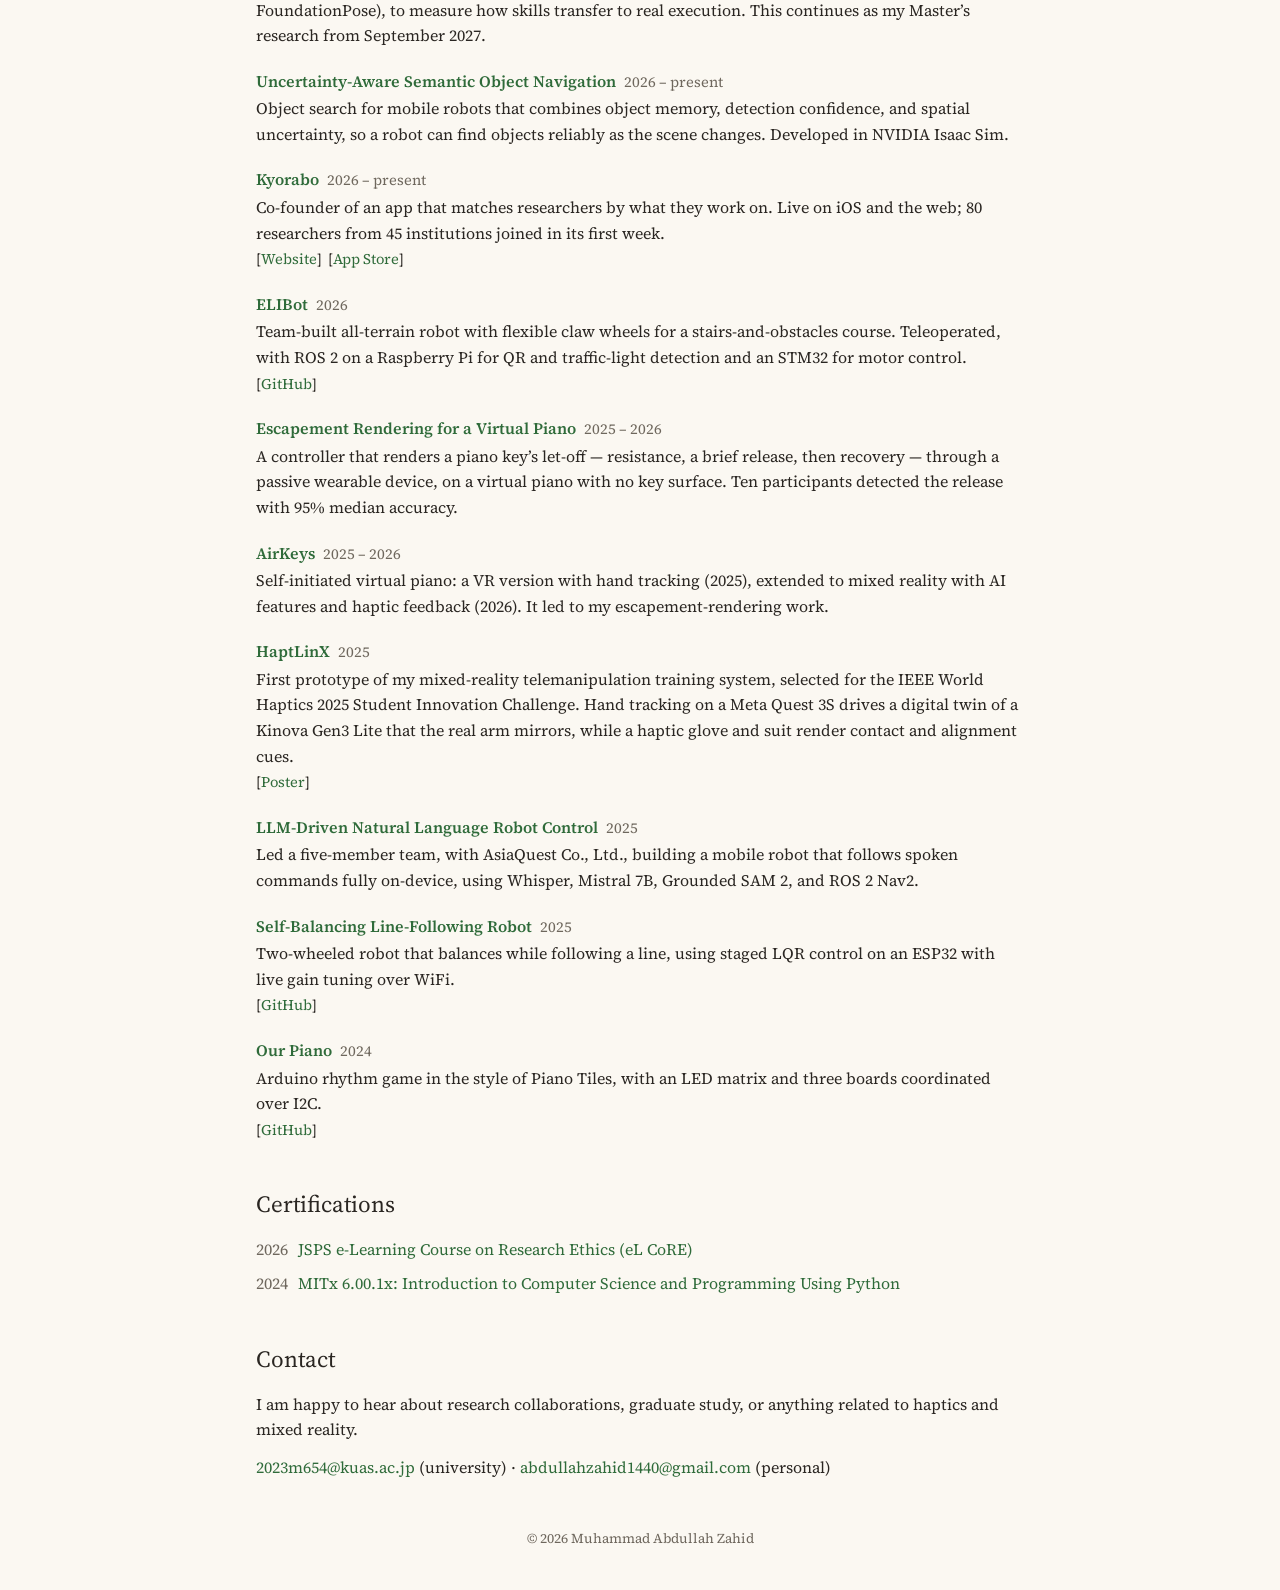
==== commit 89059ca5: "Publish the public CV and link it from the site Co-Authored-By: Claude Opus 5.5 <noreply@anthropic.c" ====
--- a/index.html
+++ b/index.html
@@ -162,7 +162,7 @@
 
 <footer class="site-footer">&copy; <span id="year"></span> Muhammad Abdullah Zahid</footer>
 
-<script src="data/site.js?v=14"></script>
+<script src="data/site.js?v=15"></script>
 <script src="main.js?v=14"></script>
 </body>
 </html>
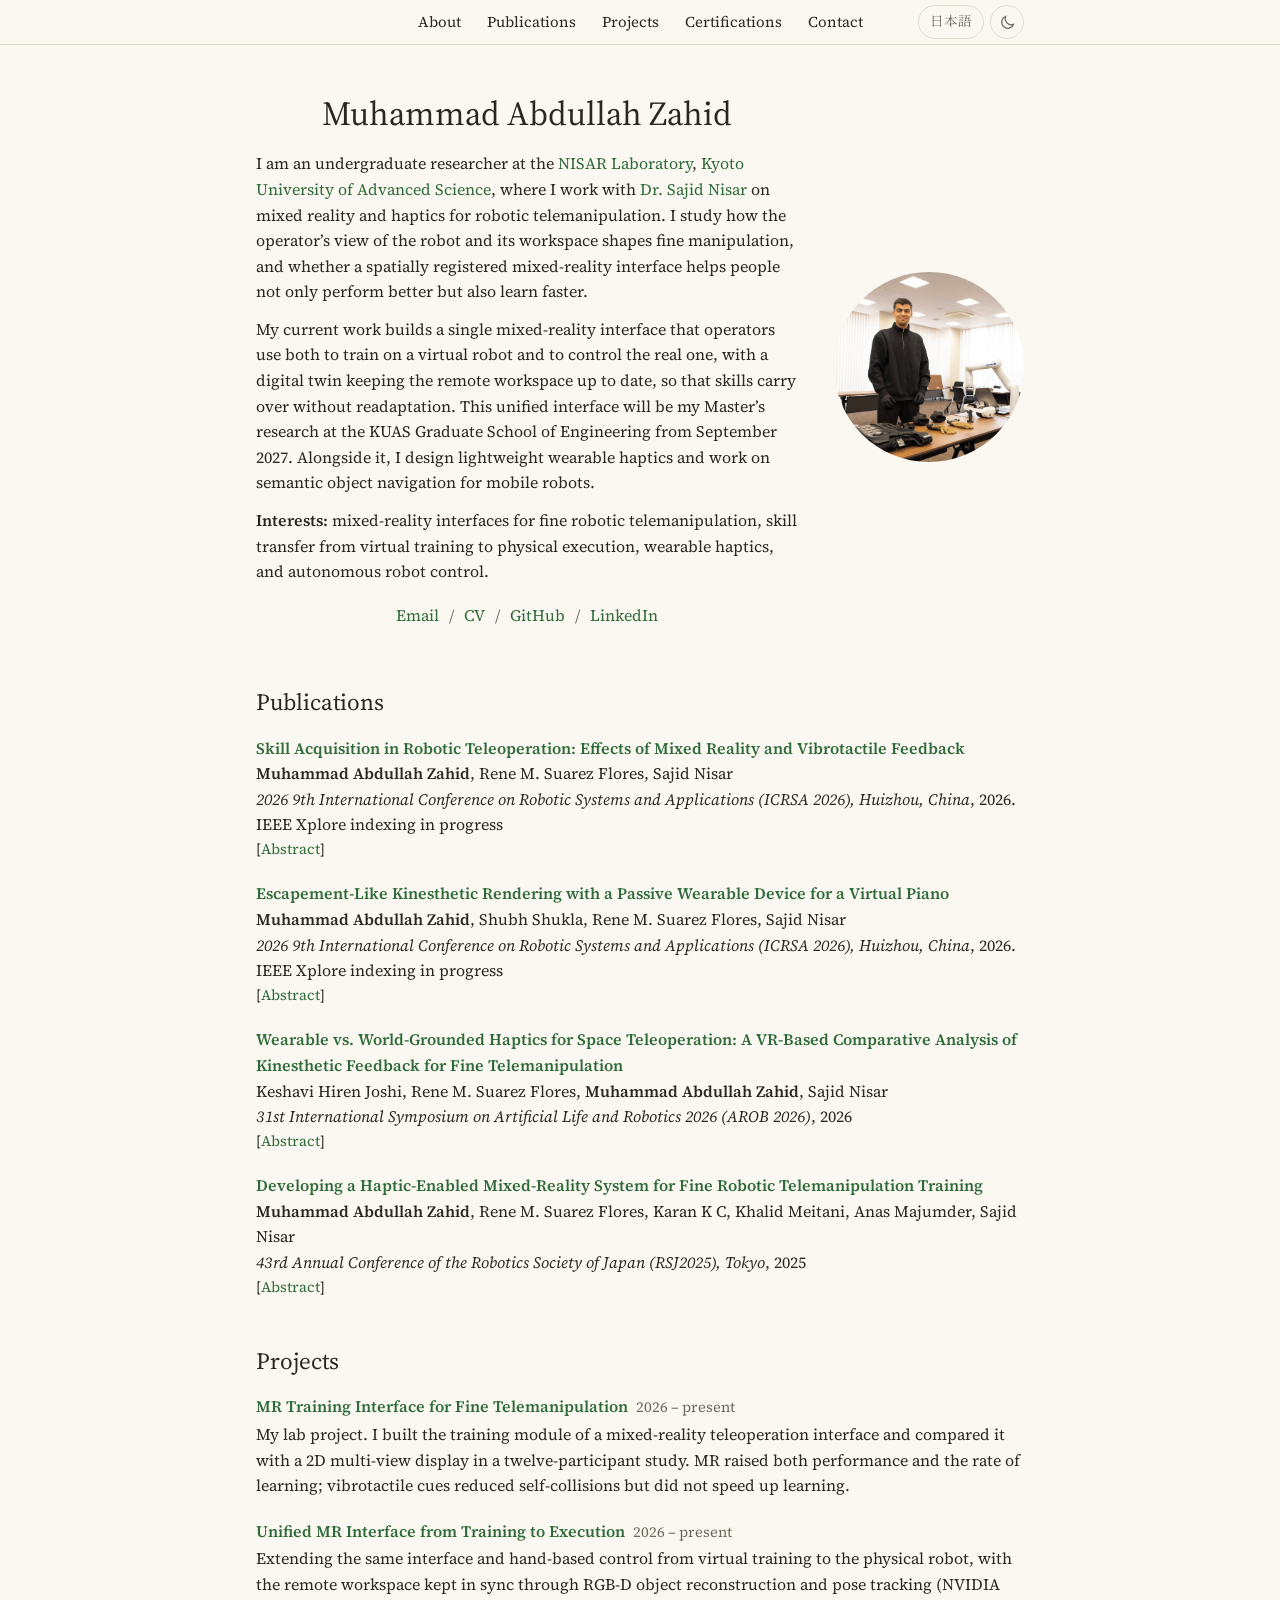
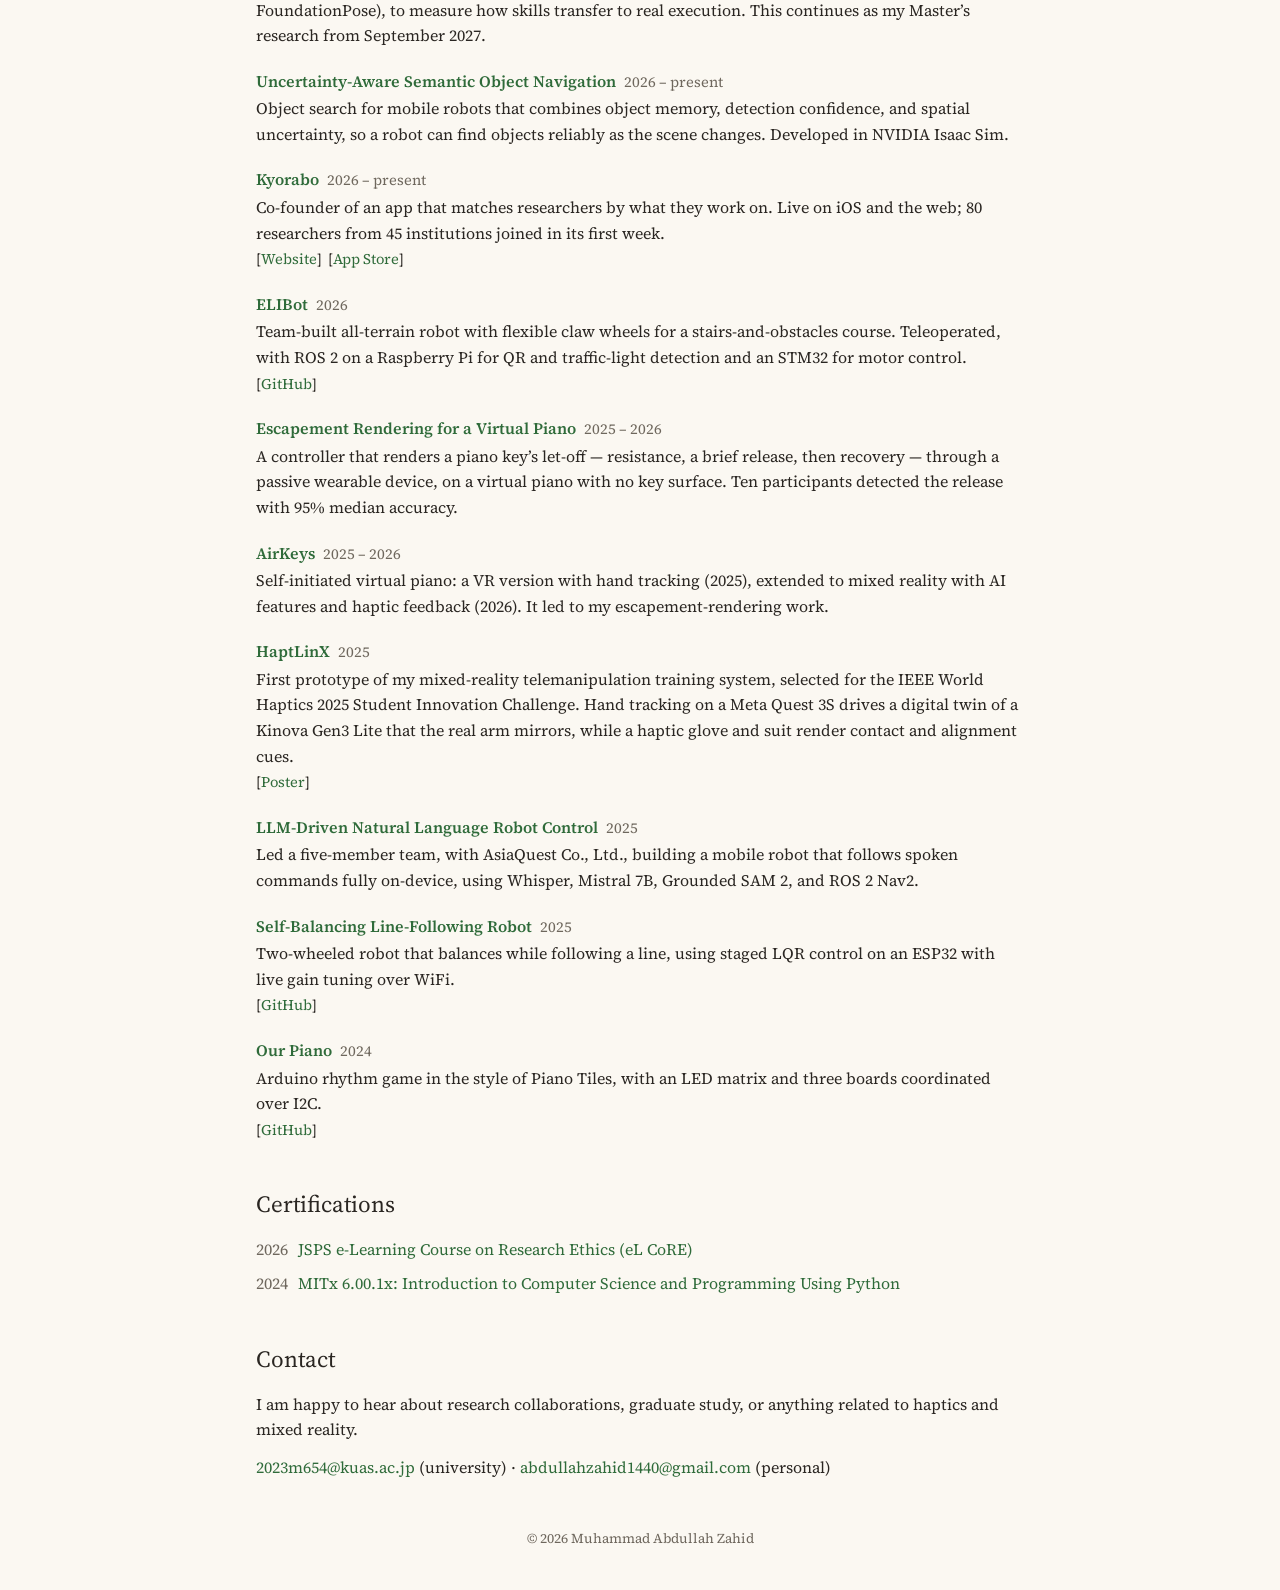
==== commit a2ccf796: "Remove RSJ2025 conference link Co-Authored-By: Claude Opus 5.5 <noreply@anthropic.com>" ====
--- a/index.html
+++ b/index.html
@@ -4,9 +4,66 @@
 <meta charset="utf-8">
 <meta name="viewport" content="width=device-width, initial-scale=1">
 
-<title>Muhammad Abdullah Zahid</title>
-<meta name="description" content="Undergraduate researcher at the NISAR Laboratory, Kyoto University of Advanced Science, working on mixed reality and haptics for robotic telemanipulation.">
+<title>Muhammad Abdullah Zahid | Mixed Reality &amp; Haptics Researcher, KUAS</title>
+<meta name="description" content="Muhammad Abdullah Zahid is an undergraduate researcher at the NISAR Laboratory, Kyoto University of Advanced Science (KUAS), working on mixed reality and haptics for robotic telemanipulation.">
 <meta name="author" content="Muhammad Abdullah Zahid">
+<link rel="canonical" href="https://zahidmabdullah.github.io/">
+
+<!-- Link previews (LinkedIn, chat apps, social media). -->
+<meta property="og:type" content="profile">
+<meta property="og:url" content="https://zahidmabdullah.github.io/">
+<meta property="og:title" content="Muhammad Abdullah Zahid">
+<meta property="og:description" content="Undergraduate researcher at the NISAR Laboratory, Kyoto University of Advanced Science, working on mixed reality and haptics for robotic telemanipulation.">
+<meta property="og:image" content="https://zahidmabdullah.github.io/assets/profile.jpg">
+<meta property="og:locale" content="en_US">
+<meta property="og:locale:alternate" content="ja_JP">
+<meta property="profile:first_name" content="Muhammad Abdullah">
+<meta property="profile:last_name" content="Zahid">
+<meta name="twitter:card" content="summary_large_image">
+
+<!-- Tells search engines who this page is about, and which profiles are the same person. -->
+<script type="application/ld+json">
+{
+  "@context": "https://schema.org",
+  "@type": "Person",
+  "name": "Muhammad Abdullah Zahid",
+  "alternateName": ["Abdullah Zahid", "M. A. Zahid", "ZAHID Muhammad Abdullah"],
+  "givenName": "Muhammad Abdullah",
+  "familyName": "Zahid",
+  "url": "https://zahidmabdullah.github.io/",
+  "image": "https://zahidmabdullah.github.io/assets/profile.jpg",
+  "jobTitle": "Undergraduate Researcher",
+  "worksFor": {
+    "@type": "ResearchOrganization",
+    "name": "NISAR Laboratory (Novel Intelligent Systems & Advanced Robotics Laboratory)",
+    "url": "https://nisarlab.org/"
+  },
+  "affiliation": {
+    "@type": "CollegeOrUniversity",
+    "name": "Kyoto University of Advanced Science",
+    "alternateName": "KUAS",
+    "url": "https://www.kuas.ac.jp/en"
+  },
+  "address": {
+    "@type": "PostalAddress",
+    "addressLocality": "Kyoto",
+    "addressCountry": "JP"
+  },
+  "knowsAbout": [
+    "Mixed reality",
+    "Haptics",
+    "Robotic teleoperation",
+    "Telemanipulation",
+    "Digital twins",
+    "Skill acquisition",
+    "Human-robot interaction"
+  ],
+  "sameAs": [
+    "https://github.com/ZahidMAbdullah",
+    "https://www.linkedin.com/in/muhammad-abdullah-zahid-3b5a1226a/"
+  ]
+}
+</script>
 
 <link rel="icon" href="data:image/svg+xml,%3Csvg xmlns='http://www.w3.org/2000/svg' viewBox='0 0 64 64'%3E%3Crect width='64' height='64' rx='14' fill='%232f6b3a'/%3E%3Ctext x='32' y='43' font-family='Georgia,serif' font-size='30' fill='%23ffffff' text-anchor='middle'%3EAZ%3C/text%3E%3C/svg%3E">
 
@@ -162,7 +219,7 @@
 
 <footer class="site-footer">&copy; <span id="year"></span> Muhammad Abdullah Zahid</footer>
 
-<script src="data/site.js?v=15"></script>
+<script src="data/site.js?v=16"></script>
 <script src="main.js?v=14"></script>
 </body>
 </html>
